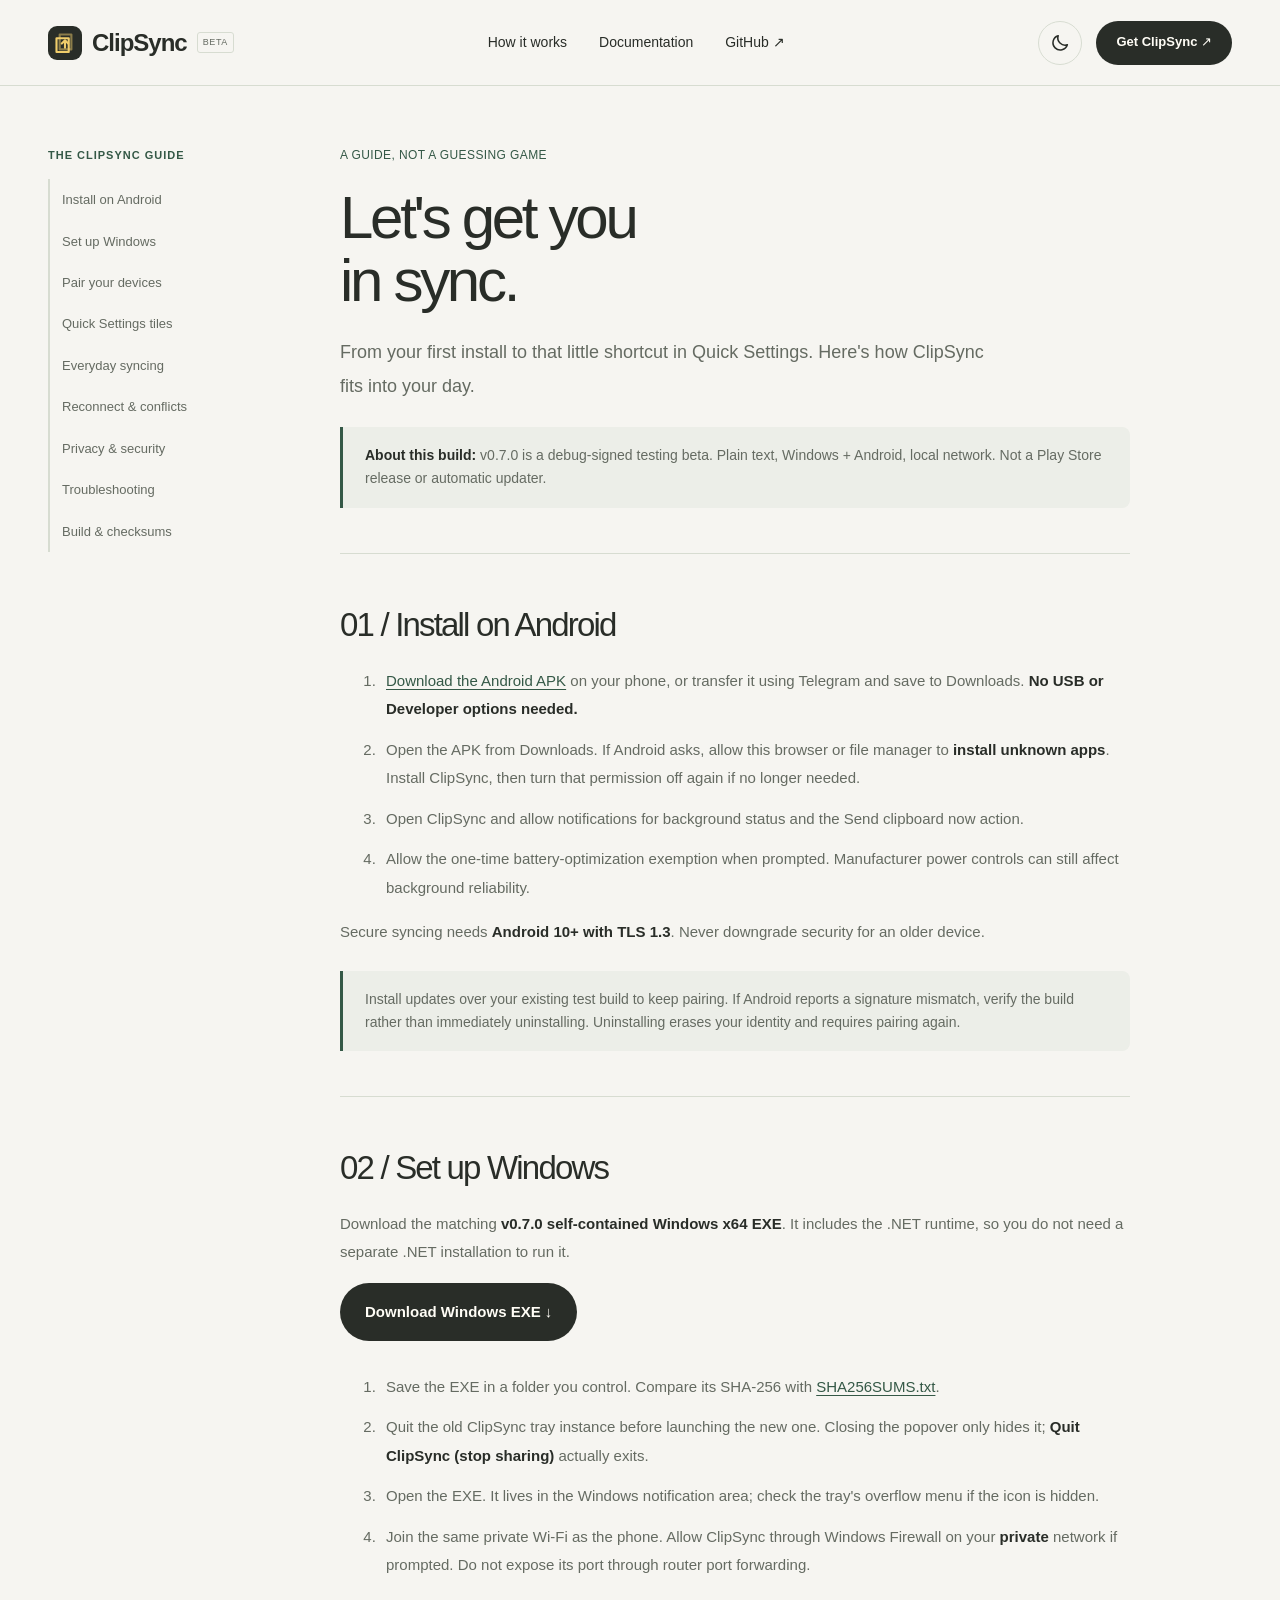
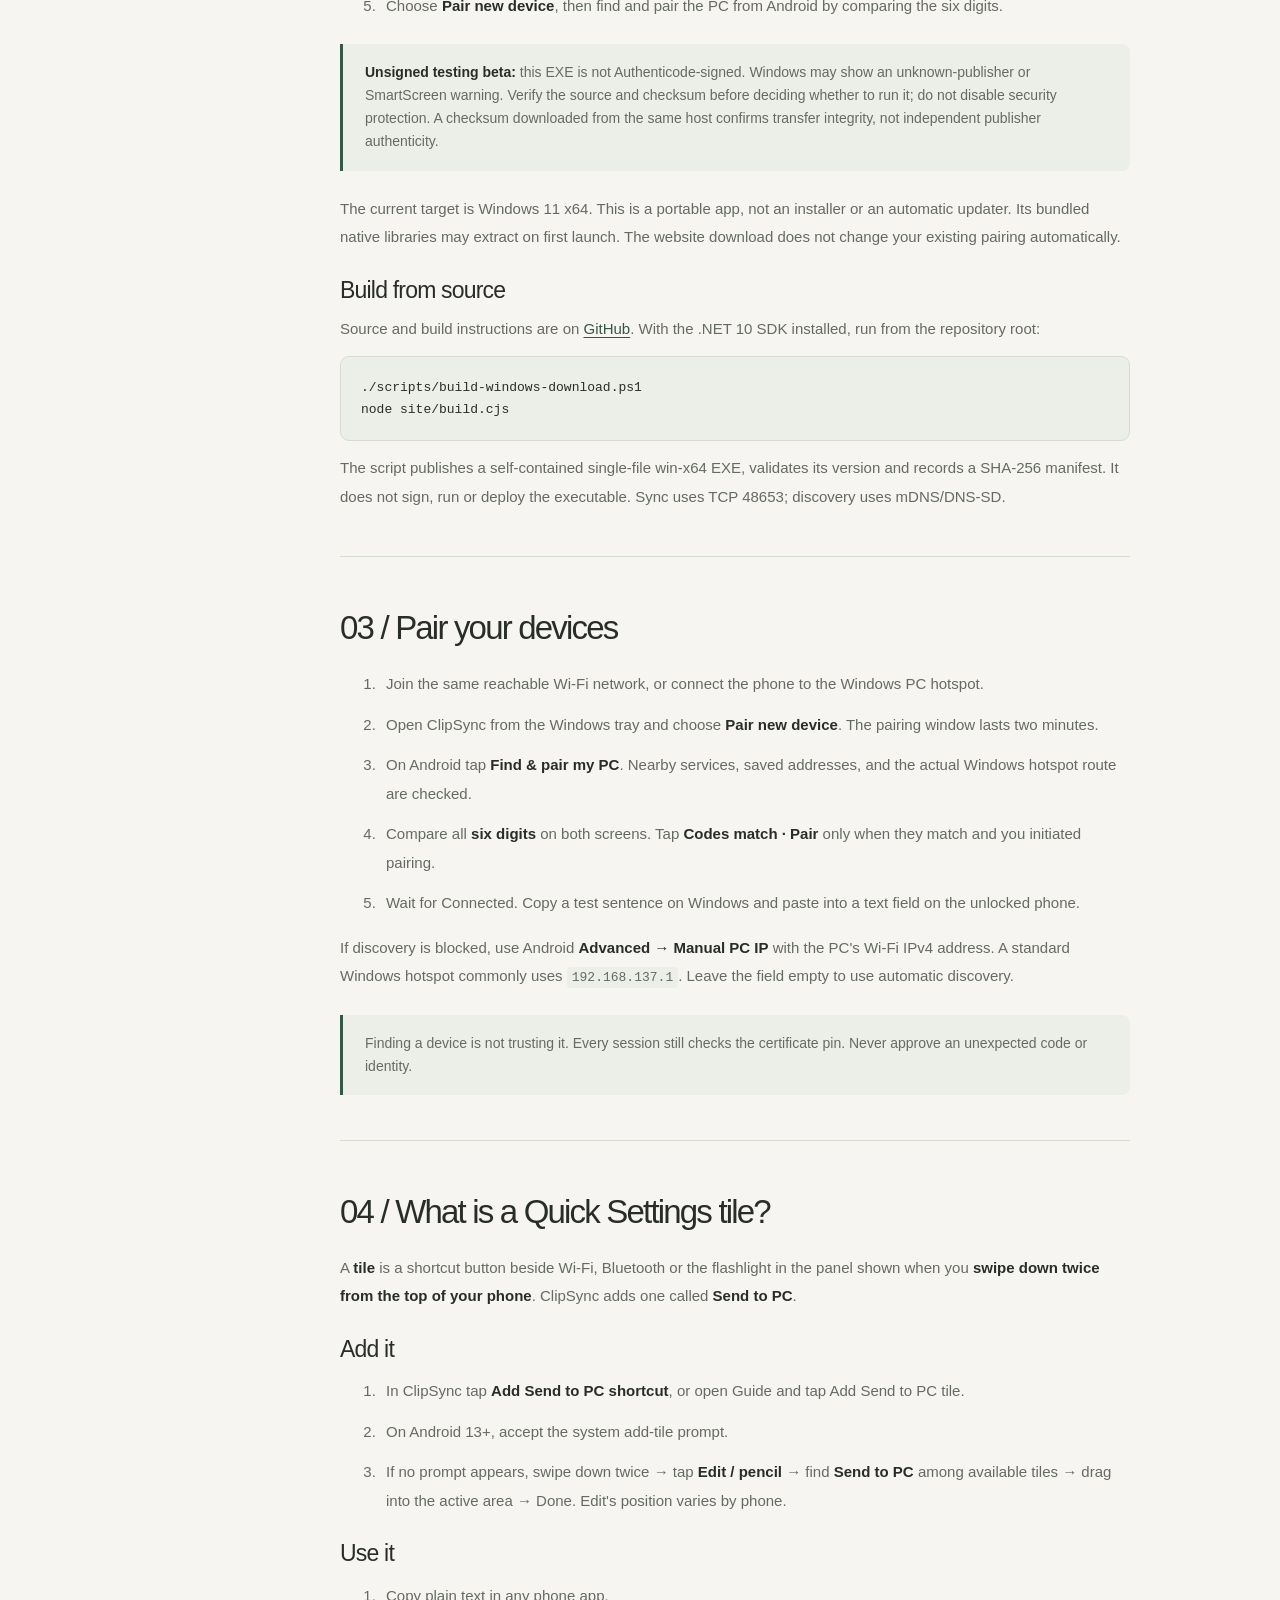
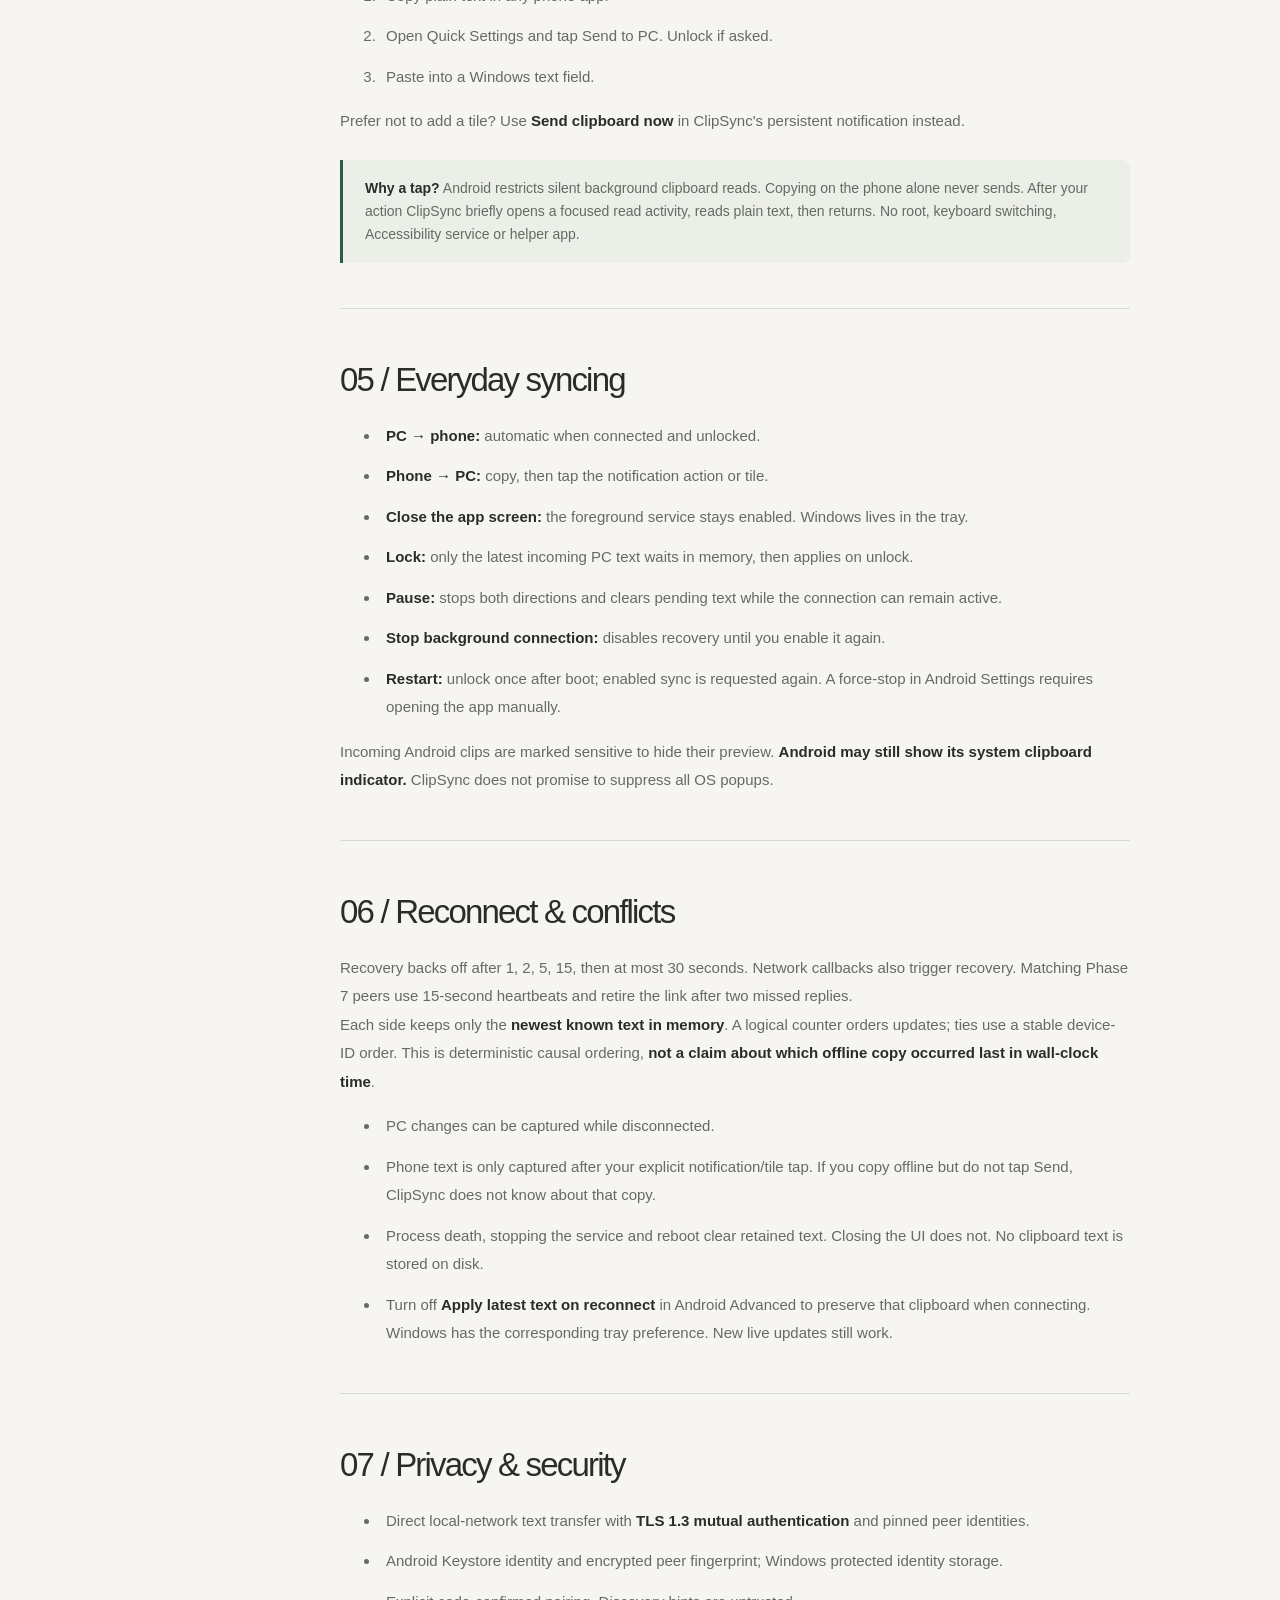
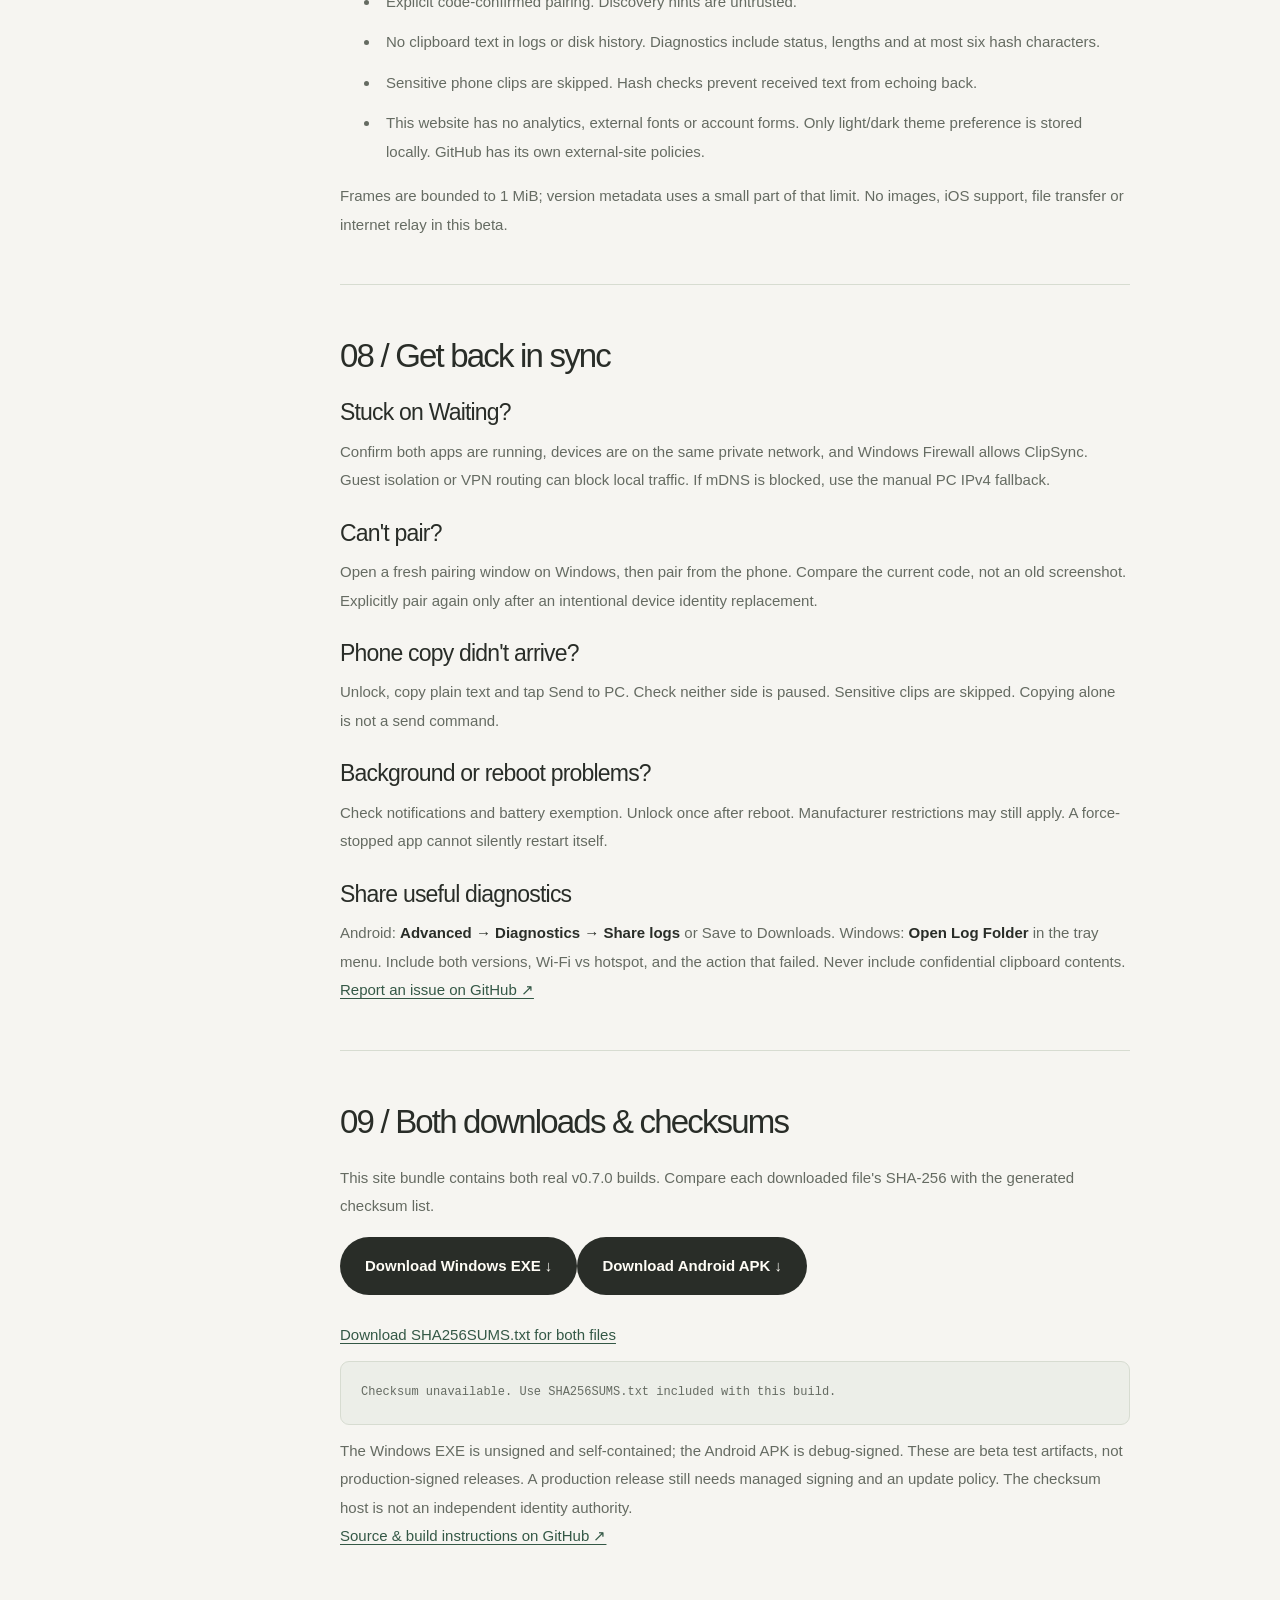
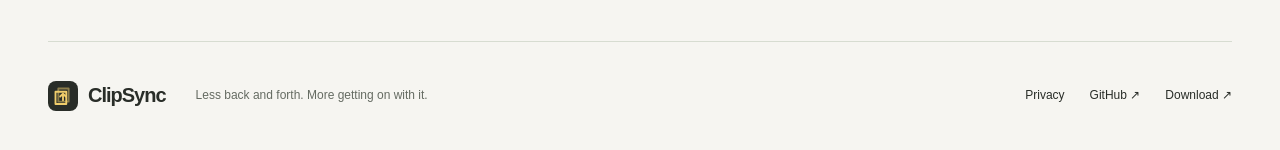
==== site/docs.html @ 4271d930 "Complete Phase 7 discovery and product site" ====
<!doctype html><html lang="en"><head><meta charset="utf-8"><meta name="viewport" content="width=device-width, initial-scale=1"><meta name="description" content="The complete ClipSync guide: installation, pairing, Quick Settings tiles, reconnect, privacy and troubleshooting."><meta name="color-scheme" content="light dark"><title>The ClipSync guide — Setup, shortcuts & support</title><link rel="icon" href="mark.svg" type="image/svg+xml"><link rel="stylesheet" href="style.css"><script src="app.js" defer></script></head><body><a class="skip" href="#main">Skip to content</a><header class="site-header"><div class="container nav"><a class="brand" href="index.html"><img src="mark.svg" width="34" height="34" alt="">ClipSync<span class="beta">BETA</span></a><nav aria-label="Main navigation"><a href="index.html#how-it-works">How it works</a><a href="docs.html" aria-current="page">Documentation</a><a href="https://github.com/Tanishktewetia/ClipSync" target="_blank" rel="noopener noreferrer">GitHub ↗</a></nav><div class="nav-actions"><button class="theme-toggle" aria-label="Switch to dark theme"><svg viewBox="0 0 24 24" aria-hidden="true"><path d="M20 14A8 8 0 0 1 10 4a8 8 0 1 0 10 10Z"/></svg></button><a class="button small" href="index.html#download">Get ClipSync ↗</a></div></div></header>
<main id="main" class="container docs-layout"><aside class="docs-sidebar" aria-label="Documentation sections"><strong>THE CLIPSYNC GUIDE</strong><a href="#install">Install on Android</a><a href="#windows">Set up Windows</a><a href="#setup">Pair your devices</a><a href="#tile">Quick Settings tiles</a><a href="#everyday">Everyday syncing</a><a href="#reconnect">Reconnect & conflicts</a><a href="#privacy">Privacy & security</a><a href="#troubleshooting">Troubleshooting</a><a href="#downloads">Build & checksums</a></aside>
<div class="docs-content"><span class="overline">A GUIDE, NOT A GUESSING GAME</span><h1>Let's get you<br>in sync.</h1><p class="lead">From your first install to that little shortcut in Quick Settings. Here's how ClipSync fits into your day.</p><div class="callout"><strong>About this build:</strong> v0.7.0 is a debug-signed testing beta. Plain text, Windows + Android, local network. Not a Play Store release or automatic updater.</div>
<section id="install"><h2>01 / Install on Android</h2><ol><li><a href="downloads/ClipSync-debug-0.7.0.apk" download>Download the Android APK</a> on your phone, or transfer it using Telegram and save to Downloads. <strong>No USB or Developer options needed.</strong></li><li>Open the APK from Downloads. If Android asks, allow this browser or file manager to <strong>install unknown apps</strong>. Install ClipSync, then turn that permission off again if no longer needed.</li><li>Open ClipSync and allow notifications for background status and the Send clipboard now action.</li><li>Allow the one-time battery-optimization exemption when prompted. Manufacturer power controls can still affect background reliability.</li></ol><p>Secure syncing needs <strong>Android 10+ with TLS 1.3</strong>. Never downgrade security for an older device.</p><div class="callout">Install updates over your existing test build to keep pairing. If Android reports a signature mismatch, verify the build rather than immediately uninstalling. Uninstalling erases your identity and requires pairing again.</div></section>
<section id="windows"><h2>02 / Set up Windows</h2><p>Download the matching <strong>v0.7.0 self-contained Windows x64 EXE</strong>. It includes the .NET runtime, so you do not need a separate .NET installation to run it.</p><a class="button windows-download" href="downloads/ClipSync-0.7.0-win-x64.exe" download>Download Windows EXE ↓</a><ol><li>Save the EXE in a folder you control. Compare its SHA-256 with <a href="downloads/SHA256SUMS.txt" download>SHA256SUMS.txt</a>.</li><li>Quit the old ClipSync tray instance before launching the new one. Closing the popover only hides it; <strong>Quit ClipSync (stop sharing)</strong> actually exits.</li><li>Open the EXE. It lives in the Windows notification area; check the tray's overflow menu if the icon is hidden.</li><li>Join the same private Wi-Fi as the phone. Allow ClipSync through Windows Firewall on your <strong>private</strong> network if prompted. Do not expose its port through router port forwarding.</li><li>Choose <strong>Pair new device</strong>, then find and pair the PC from Android by comparing the six digits.</li></ol><div class="callout"><strong>Unsigned testing beta:</strong> this EXE is not Authenticode-signed. Windows may show an unknown-publisher or SmartScreen warning. Verify the source and checksum before deciding whether to run it; do not disable security protection. A checksum downloaded from the same host confirms transfer integrity, not independent publisher authenticity.</div><p>The current target is Windows 11 x64. This is a portable app, not an installer or an automatic updater. Its bundled native libraries may extract on first launch. The website download does not change your existing pairing automatically.</p><h3>Build from source</h3><p>Source and build instructions are on <a href="https://github.com/Tanishktewetia/ClipSync" target="_blank" rel="noopener noreferrer">GitHub</a>. With the .NET 10 SDK installed, run from the repository root:</p><pre><code>./scripts/build-windows-download.ps1
node site/build.cjs</code></pre><p>The script publishes a self-contained single-file win-x64 EXE, validates its version and records a SHA-256 manifest. It does not sign, run or deploy the executable. Sync uses TCP 48653; discovery uses mDNS/DNS-SD.</p></section>
<section id="setup"><h2>03 / Pair your devices</h2><ol><li>Join the same reachable Wi-Fi network, or connect the phone to the Windows PC hotspot.</li><li>Open ClipSync from the Windows tray and choose <strong>Pair new device</strong>. The pairing window lasts two minutes.</li><li>On Android tap <strong>Find & pair my PC</strong>. Nearby services, saved addresses, and the actual Windows hotspot route are checked.</li><li>Compare all <strong>six digits</strong> on both screens. Tap <strong>Codes match · Pair</strong> only when they match and you initiated pairing.</li><li>Wait for Connected. Copy a test sentence on Windows and paste into a text field on the unlocked phone.</li></ol><p>If discovery is blocked, use Android <strong>Advanced → Manual PC IP</strong> with the PC's Wi-Fi IPv4 address. A standard Windows hotspot commonly uses <code>192.168.137.1</code>. Leave the field empty to use automatic discovery.</p><div class="callout">Finding a device is not trusting it. Every session still checks the certificate pin. Never approve an unexpected code or identity.</div></section>
<section id="tile"><h2>04 / What is a Quick Settings tile?</h2><p>A <strong>tile</strong> is a shortcut button beside Wi-Fi, Bluetooth or the flashlight in the panel shown when you <strong>swipe down twice from the top of your phone</strong>. ClipSync adds one called <strong>Send to PC</strong>.</p><h3>Add it</h3><ol><li>In ClipSync tap <strong>Add Send to PC shortcut</strong>, or open Guide and tap Add Send to PC tile.</li><li>On Android 13+, accept the system add-tile prompt.</li><li>If no prompt appears, swipe down twice → tap <strong>Edit / pencil</strong> → find <strong>Send to PC</strong> among available tiles → drag into the active area → Done. Edit's position varies by phone.</li></ol><h3>Use it</h3><ol><li>Copy plain text in any phone app.</li><li>Open Quick Settings and tap Send to PC. Unlock if asked.</li><li>Paste into a Windows text field.</li></ol><p>Prefer not to add a tile? Use <strong>Send clipboard now</strong> in ClipSync's persistent notification instead.</p><div class="callout"><strong>Why a tap?</strong> Android restricts silent background clipboard reads. Copying on the phone alone never sends. After your action ClipSync briefly opens a focused read activity, reads plain text, then returns. No root, keyboard switching, Accessibility service or helper app.</div></section>
<section id="everyday"><h2>05 / Everyday syncing</h2><ul><li><strong>PC → phone:</strong> automatic when connected and unlocked.</li><li><strong>Phone → PC:</strong> copy, then tap the notification action or tile.</li><li><strong>Close the app screen:</strong> the foreground service stays enabled. Windows lives in the tray.</li><li><strong>Lock:</strong> only the latest incoming PC text waits in memory, then applies on unlock.</li><li><strong>Pause:</strong> stops both directions and clears pending text while the connection can remain active.</li><li><strong>Stop background connection:</strong> disables recovery until you enable it again.</li><li><strong>Restart:</strong> unlock once after boot; enabled sync is requested again. A force-stop in Android Settings requires opening the app manually.</li></ul><p>Incoming Android clips are marked sensitive to hide their preview. <strong>Android may still show its system clipboard indicator.</strong> ClipSync does not promise to suppress all OS popups.</p></section>
<section id="reconnect"><h2>06 / Reconnect & conflicts</h2><p>Recovery backs off after 1, 2, 5, 15, then at most 30 seconds. Network callbacks also trigger recovery. Matching Phase 7 peers use 15-second heartbeats and retire the link after two missed replies.</p><p>Each side keeps only the <strong>newest known text in memory</strong>. A logical counter orders updates; ties use a stable device-ID order. This is deterministic causal ordering, <strong>not a claim about which offline copy occurred last in wall-clock time</strong>.</p><ul><li>PC changes can be captured while disconnected.</li><li>Phone text is only captured after your explicit notification/tile tap. If you copy offline but do not tap Send, ClipSync does not know about that copy.</li><li>Process death, stopping the service and reboot clear retained text. Closing the UI does not. No clipboard text is stored on disk.</li><li>Turn off <strong>Apply latest text on reconnect</strong> in Android Advanced to preserve that clipboard when connecting. Windows has the corresponding tray preference. New live updates still work.</li></ul></section>
<section id="privacy"><h2>07 / Privacy & security</h2><ul><li>Direct local-network text transfer with <strong>TLS 1.3 mutual authentication</strong> and pinned peer identities.</li><li>Android Keystore identity and encrypted peer fingerprint; Windows protected identity storage.</li><li>Explicit code-confirmed pairing. Discovery hints are untrusted.</li><li>No clipboard text in logs or disk history. Diagnostics include status, lengths and at most six hash characters.</li><li>Sensitive phone clips are skipped. Hash checks prevent received text from echoing back.</li><li>This website has no analytics, external fonts or account forms. Only light/dark theme preference is stored locally. GitHub has its own external-site policies.</li></ul><p>Frames are bounded to 1 MiB; version metadata uses a small part of that limit. No images, iOS support, file transfer or internet relay in this beta.</p></section>
<section id="troubleshooting"><h2>08 / Get back in sync</h2><h3>Stuck on Waiting?</h3><p>Confirm both apps are running, devices are on the same private network, and Windows Firewall allows ClipSync. Guest isolation or VPN routing can block local traffic. If mDNS is blocked, use the manual PC IPv4 fallback.</p><h3>Can't pair?</h3><p>Open a fresh pairing window on Windows, then pair from the phone. Compare the current code, not an old screenshot. Explicitly pair again only after an intentional device identity replacement.</p><h3>Phone copy didn't arrive?</h3><p>Unlock, copy plain text and tap Send to PC. Check neither side is paused. Sensitive clips are skipped. Copying alone is not a send command.</p><h3>Background or reboot problems?</h3><p>Check notifications and battery exemption. Unlock once after reboot. Manufacturer restrictions may still apply. A force-stopped app cannot silently restart itself.</p><h3>Share useful diagnostics</h3><p>Android: <strong>Advanced → Diagnostics → Share logs</strong> or Save to Downloads. Windows: <strong>Open Log Folder</strong> in the tray menu. Include both versions, Wi-Fi vs hotspot, and the action that failed. Never include confidential clipboard contents.</p><p><a href="https://github.com/Tanishktewetia/ClipSync/issues" target="_blank" rel="noopener noreferrer">Report an issue on GitHub ↗</a></p></section>
<section id="downloads"><h2>09 / Both downloads &amp; checksums</h2><p>This site bundle contains both real v0.7.0 builds. Compare each downloaded file's SHA-256 with the generated checksum list.</p><a class="button windows-download" href="downloads/ClipSync-0.7.0-win-x64.exe" download>Download Windows EXE ↓</a><a class="button apk-download" href="downloads/ClipSync-debug-0.7.0.apk" download>Download Android APK ↓</a><p class="download-status" role="status"></p><p><a href="downloads/SHA256SUMS.txt" download>Download SHA256SUMS.txt for both files</a></p><pre class="checksum" data-checksum>Loading this build's checksums…</pre><p>The Windows EXE is unsigned and self-contained; the Android APK is debug-signed. These are beta test artifacts, not production-signed releases. A production release still needs managed signing and an update policy. The checksum host is not an independent identity authority.</p><p><a href="https://github.com/Tanishktewetia/ClipSync" target="_blank" rel="noopener noreferrer">Source &amp; build instructions on GitHub ↗</a></p></section></div></main><footer class="container footer"><a class="brand" href="index.html"><img src="mark.svg" width="30" height="30" alt="">ClipSync</a><span>Less back and forth. More getting on with it.</span><div><a href="#privacy">Privacy</a><a href="https://github.com/Tanishktewetia/ClipSync" target="_blank" rel="noopener noreferrer">GitHub ↗</a><a href="index.html#download">Download ↗</a></div></footer></body></html>
---- site/style.css ----
/* ClipSync web: graphite, oyster, soft gold. Device transfer is the visual signature. */
:root{--bg:#f6f5f1;--surface:#fffefa;--soft:#eceee8;--ink:#292d28;--muted:#656b62;--line:#d7dcd1;--brand:#345846;--brand-hover:#254033;--teal:#345846;--gold:#edcd79;--header:rgba(246,245,241,.96);--stage:#e6e9df;--stage-ink:#303b2e;--cta:#292d28;--cta-text:#fffdf6;--ease:cubic-bezier(.22,1,.36,1);font-family:"Segoe UI Variable Text","Segoe UI",Arial,sans-serif;color-scheme:light;font-synthesis:none}
:root[data-theme=dark]{--bg:#1a1d19;--surface:#242923;--soft:#22271f;--ink:#f2f1e8;--muted:#afb7a7;--line:#424a3c;--brand:#e6ca83;--brand-hover:#f1dca8;--teal:#b7caa3;--header:rgba(26,29,25,.96);--stage:#dfe5d6;--stage-ink:#303b2e;--cta:#e9cf8d;--cta-text:#282d24;color-scheme:dark}
*{box-sizing:border-box}html{scroll-behavior:smooth;scroll-padding-top:100px}body{margin:0;background:var(--bg);color:var(--ink);line-height:1.65;-webkit-font-smoothing:antialiased}a{color:inherit;text-decoration:none}button{font:inherit}a,button,summary{touch-action:manipulation;-webkit-tap-highlight-color:transparent}a:focus-visible,button:focus-visible,summary:focus-visible{outline:3px solid var(--brand);outline-offset:5px}img{display:block;max-width:100%}svg{width:22px;height:22px;fill:none;stroke:currentColor;stroke-width:1.7;stroke-linecap:round;stroke-linejoin:round;flex-shrink:0}h1,h2,h3,p{margin:0}h1,h2,h3{font-weight:450;line-height:1.06;letter-spacing:-.055em}h1{font-size:clamp(54px,6.8vw,104px)}h2{font-size:clamp(38px,4.5vw,64px)}h3{font-size:30px;letter-spacing:-.035em}p{color:var(--muted)}.container{width:min(1256px,calc(100% - 96px));margin-inline:auto}.skip{position:fixed;left:20px;top:-90px;background:var(--ink);color:var(--bg);padding:12px 20px;z-index:100}.skip:focus{top:10px}.site-header{height:86px;border-bottom:1px solid var(--line);background:var(--header);position:sticky;top:0;z-index:20;backdrop-filter:blur(16px)}.nav{height:100%;display:flex;align-items:center;justify-content:space-between;gap:24px}.brand{display:flex;align-items:center;gap:10px;font-size:24px;letter-spacing:-1px;font-weight:650;white-space:nowrap}.beta{font-size:9px;letter-spacing:.6px;font-weight:500;border:1px solid var(--line);border-radius:3px;padding:2px 5px;color:var(--muted)}.nav nav{display:flex;gap:32px;font-size:14px}.nav nav a{display:flex;align-items:center;min-height:44px}.nav nav a:hover,.text-link:hover{color:var(--brand)}.nav-actions{display:flex;align-items:center;gap:14px}.theme-toggle{border:1px solid var(--line);background:transparent;color:var(--ink);width:44px;height:44px;display:grid;place-items:center;border-radius:50%;cursor:pointer}.button{display:inline-flex;align-items:center;justify-content:center;gap:22px;background:var(--cta);color:var(--cta-text);border:1px solid transparent;border-radius:100px;padding:11px 12px 11px 25px;min-height:58px;font-size:15px;font-weight:600;line-height:1.3;transition:box-shadow .2s,background .2s;position:relative}.button:hover{box-shadow:0 0 0 5px color-mix(in srgb,var(--ink) 8%,transparent)}.button-icon{width:36px;height:36px;display:grid;place-items:center;border-radius:50%;background:var(--gold);color:#292d28;font-size:21px;font-weight:400;transition:transform .3s var(--ease)}.button:hover .button-icon{transform:rotate(-35deg)}.button.small{min-height:44px;padding:11px 19px;font-size:13px;gap:16px}.button.secondary{background:transparent;border-color:var(--line);color:var(--ink);padding:15px 24px}.button.light{background:var(--gold);color:#292d28;padding:18px 25px}.text-link{font-size:14px;display:inline-flex;align-items:center;gap:18px;min-height:44px;font-weight:550;text-decoration:underline;text-decoration-color:var(--line);text-underline-offset:6px;text-decoration-thickness:1px}.text-link:hover{text-decoration-color:currentColor}.hero{display:block;padding-top:54px;padding-bottom:34px}.hero-copy{text-align:center;max-width:1120px;margin:auto}.release{display:inline-flex;align-items:center;gap:10px;color:var(--muted);font-size:12px;min-height:44px;margin-bottom:22px}.release-version{border:1px solid var(--line);border-radius:20px;padding:3px 9px;font-size:10px}.dot{display:inline-block;width:7px;height:7px;background:#558254;border-radius:50%;flex-shrink:0}[data-theme=dark] .release .dot{background:#b4c89c}.hero-description{font-size:17px;line-height:1.7;margin:24px auto 0;max-width:620px}.hero-actions{display:flex;align-items:center;justify-content:center;gap:30px;margin-top:26px}.hero-facts{display:flex;align-items:center;justify-content:center;gap:16px;font-size:11px;margin-top:19px}.hero-facts span{width:3px;height:3px;border-radius:50%;background:var(--muted)}.hero-scroll{display:flex;justify-content:space-between;font-size:11px;color:var(--muted);align-items:center;padding-top:18px}.hero-scroll a{display:flex;align-items:center;gap:24px;min-height:44px}.hero-scroll a span{font-size:20px}.flow-demo{background:var(--stage);color:var(--stage-ink);border-radius:24px;margin-top:45px;position:relative;overflow:hidden;border:1px solid #ced6c6;isolation:isolate}.flow-top,.flow-bottom{display:flex;align-items:center;justify-content:space-between;gap:20px;position:relative;z-index:5;padding:20px 30px}.flow-label{font-size:16px;letter-spacing:-.5px}.motion-tools{display:flex;align-items:center;gap:15px}.demo-badge{font-size:10px;color:#5b6855}.motion-toggle{border:1px solid #aebaa2;border-radius:30px;color:#35442e;padding:8px 13px;background:transparent;cursor:pointer;min-height:44px;font-size:11px}.motion-toggle:hover{background:#ffffff70}.flow-canvas{height:340px;position:relative;max-width:1080px;margin:auto}.flow-track{position:absolute;inset:0;width:100%;height:100%;stroke-width:1.5;overflow:visible}.track-base{stroke:#9bab8c;stroke-dasharray:3 7}.track-signal{stroke:#607444;stroke-width:2;stroke-dasharray:1;stroke-dashoffset:0}.flow-device{position:absolute;z-index:2;box-shadow:0 18px 40px -25px #25331c65}.source-device{width:340px;left:4%;top:30px;background:#fffefa;border:1px solid #bfc8b6;border-radius:12px;transform:rotate(-4deg)}.source-chrome{display:flex;align-items:center;justify-content:space-between;padding:15px 18px;border-bottom:1px solid #e5e8df;font-size:12px;color:#79826f}.mini-brand{display:flex;align-items:center;gap:8px;font-size:11px;font-weight:600;color:#38452e}.source-note{padding:24px}.note-caption{font-size:10px;color:#637055}.source-note p{font-size:23px;letter-spacing:-.7px;color:#333e2a;margin:13px 0 18px;line-height:1.5}.selected-text{background:#e7ebc6;box-decoration-break:clone;padding:3px}.note-line{display:block;background:#e3e7dc;width:78%;height:5px;border-radius:3px;margin:9px 0}.note-line.short{width:48%}.copy-row{display:flex;align-items:center;gap:5px;margin-top:25px}.keycap{border:1px solid #d8ddcd;background:#f5f6f0;border-radius:4px;color:#727f61;font-size:10px;padding:2px 6px;box-shadow:0 2px 0 #d8ddcd}.demo-play{border:0;background:#2e3a27;color:#f6f8ef;border-radius:20px;min-height:44px;padding:10px 15px;font-size:11px;margin-left:auto;cursor:pointer;display:flex;align-items:center;gap:20px}.demo-play:hover{background:#435039}.destination-device{width:199px;height:313px;right:8%;top:0;background:#fffefa;border:5px solid #333d2c;outline:1px solid #78856c;border-radius:29px;transform:rotate(6deg);padding:12px 14px}.phone-speaker{position:absolute;top:6px;left:calc(50% - 22px);width:44px;height:6px;border-radius:6px;background:#2d3825}.destination-header{display:flex;justify-content:space-between;font-size:7px;color:#69755c;padding:0 5px;margin-bottom:23px}.destination-title{display:flex;align-items:center;gap:7px;font-size:12px;font-weight:650;color:#35402e}.destination-title .dot{margin-left:auto;width:5px;height:5px}.destination-greeting{font-size:22px;line-height:1.1;letter-spacing:-.7px;color:#35402e;margin-top:18px}.received-note{border:1px solid #c6d2b8;background:#e6eddd;padding:12px 11px;margin-top:17px;border-radius:10px;position:relative}.received-label{font-size:8px;color:#596c4b}.received-note p{font-size:11px;color:#384e2b;margin-top:7px}.arrival-tick{position:absolute;right:10px;top:10px;font-size:12px;color:#52733f}.phone-footnote{font-size:8px;line-height:1.8;color:#57684a;margin:14px 3px}.phone-footnote span{font-size:7px;color:#667456}.phone-homebar{position:absolute;bottom:7px;left:calc(50% - 22px);width:44px;height:3px;background:#35402e;border-radius:3px}.in-transit{position:absolute;z-index:4;left:48%;top:50px;width:106px;height:127px;background:#efcf74;box-shadow:0 9px 15px -8px #65552960;border-radius:3px 14px 3px 3px;transform:rotate(9deg);padding:39px 14px 12px;color:#514321;pointer-events:none}.paper-clip{position:absolute;top:-11px;left:18px;height:34px;width:10px;border:2px solid #777549;border-radius:5px;transform:rotate(10deg)}.paper-lines{display:block;height:3px;width:100%;background:#b5995266;margin:7px 0}.paper-lines:nth-of-type(3){width:67%}.in-transit b{font-size:8px;font-weight:500;display:block;margin-top:10px;white-space:nowrap}.route-note{position:absolute;top:215px;left:48%;display:flex;align-items:center;gap:10px;color:#647252;font-size:10px;line-height:1.5}.route-note svg{height:18px;width:18px}.flow-bottom{border-top:1px solid #cbd4c1;font-size:11px;padding-block:16px}.demo-message{color:#506044;min-height:18px}.demo-timeline{display:flex;align-items:center;gap:14px;font-size:10px;color:#66765a}.demo-timeline i{width:27px;height:1px;background:#a9b79a}.demo-timeline .timeline-active{color:#263c19;font-weight:650}.principles{display:flex;justify-content:space-between;gap:24px;align-items:center;padding-block:26px;border-block:1px solid var(--line)}.principles>span{font-size:10px;color:var(--muted);line-height:1.5}.principles strong{font-weight:600;color:var(--ink)}.principles div{display:flex;align-items:center;gap:10px;font-size:12px;color:var(--muted)}.principles svg{color:var(--teal);width:21px}.section{padding-block:112px}.section-kicker{font-size:13px;margin-bottom:20px;color:var(--teal)}.section-heading{display:flex;justify-content:space-between;align-items:flex-end;gap:40px;margin-bottom:54px}.section-heading>p{font-size:14px;line-height:1.8}.scroll-story{display:grid;grid-template-columns:1.05fr 1fr;gap:100px;position:relative}.story-heading{position:sticky;top:128px;align-self:start}.story-heading>p:not(.section-kicker){font-size:15px;margin-top:23px;line-height:1.8}.story-heading>.text-link{margin-top:16px}.story-object{background:var(--soft);border-radius:18px;padding:35px 30px;margin-top:28px;max-width:400px;border:1px solid var(--line)}.story-orbit{display:flex;justify-content:center;align-items:center;margin-bottom:25px}.story-host,.story-phone{display:grid;place-items:center;border:1.5px solid var(--muted);font-size:13px;color:var(--ink);background:var(--surface);width:80px;height:48px;border-radius:7px}.story-phone{width:32px;height:53px}.story-wire{width:90px;height:1px;background:var(--line);position:relative}.story-wire span{position:absolute;inset:-2px 0;background:var(--teal);border-radius:4px;transform:scaleX(.15);transform-origin:left}.story-code{display:flex;gap:6px;justify-content:center}.story-code span{font-size:18px;font-variant-numeric:tabular-nums;background:var(--surface);border:1px solid var(--line);padding:5px 10px;border-radius:4px;color:var(--muted);transition:color .35s,background .35s}.story-caption{text-align:center;margin-top:17px;font-size:11px;color:var(--muted)}.scroll-story[data-active-step="1"] .story-code span{background:var(--gold);color:#3e4129;border-color:#c2b987}.scroll-story[data-active-step="2"] .story-phone{background:var(--gold);color:#3e4129;border-color:#c2b987}.story-steps{position:relative}.story-steps:before{content:"";position:absolute;left:0;top:0;bottom:0;background:var(--line);width:1px}.story-steps article{position:relative;min-height:355px;padding:33px 0 65px 55px;display:flex;flex-direction:column;justify-content:center}.story-steps article:before{content:"";position:absolute;width:9px;height:9px;left:-4px;top:43px;background:var(--bg);border:1px solid var(--muted);border-radius:50%;transition:background .3s,box-shadow .3s}.story-steps article.is-current:before{background:var(--teal);box-shadow:0 0 0 6px var(--soft)}.step-number{font-size:12px;color:var(--muted);margin-bottom:28px;font-variant-numeric:tabular-nums}.story-steps h3{font-size:38px;line-height:1.13;margin-bottom:22px}.story-steps p{font-size:15px;line-height:1.9;max-width:400px}.story-steps .text-link{margin-top:16px;align-self:start}.features-section{background:var(--soft)}.feature-grid{display:grid;grid-template-columns:1fr 1fr;column-gap:75px;row-gap:55px}.feature{padding:30px 0 0;border-top:1px solid var(--line);position:relative;min-width:0}.feature-tag{font-size:11px;color:var(--muted);display:block;margin-bottom:24px;text-transform:lowercase}.feature-tag:first-letter{text-transform:uppercase}.feature h3{font-size:34px;margin-bottom:20px;line-height:1.15}.feature p{font-size:14px;line-height:1.85;max-width:460px}.feature .text-link{margin-top:20px}.discovery-visual{height:110px;display:flex;align-items:center;gap:27px;margin-top:26px}.radar{position:relative;width:89px;height:89px;border:1px solid var(--line);border-radius:50%}.radar i,.radar b,.radar em{position:absolute;inset:14px;border:1px solid var(--line);border-radius:50%}.radar b{inset:29px}.radar em{inset:39px;background:var(--teal);border:0}.found-pc{font-size:12px}.found-pc .dot{margin-right:7px}.found-pc small{display:block;margin:6px 0 0 14px;font-size:10px;color:var(--muted)}.lock-art{position:absolute;right:10px;top:26px;color:var(--teal)}.lock-art svg{width:30px;height:30px}.control-preview{display:none}.doc-cards{display:grid;grid-template-columns:repeat(3,1fr);gap:30px}.doc-cards>a{border-top:1px solid var(--line);padding:24px 0;transition:border-color .2s}.doc-cards>a:hover{border-color:var(--brand)}.doc-cards span{font-size:12px;color:var(--muted)}.doc-cards h3{font-size:26px;margin:23px 0 15px;letter-spacing:-.8px}.doc-cards p{font-size:13px}.download-section{border-radius:25px;background:#dfe6d4;color:#2e3926;padding:64px 70px;display:flex;justify-content:space-between;align-items:center;gap:40px;position:relative;overflow:hidden}.download-section .section-kicker{color:#596a4a}.download-section h2{font-size:64px}.download-section p{color:#58684a;font-size:15px;margin-top:22px;line-height:1.8}.download-actions{display:flex;align-items:center;gap:27px;margin-top:29px;flex-wrap:wrap}.download-actions .button{background:#303c27;color:#f5f7ee}.download-actions .text-link{color:#35442c;text-decoration-color:#acb8a2}.download-fine{font-size:11px!important;max-width:600px}.download-fine a{text-decoration:underline;text-underline-offset:3px}.download-mark{width:190px;text-align:center;flex-shrink:0;margin-right:15px}.download-mark img{width:138px;height:138px;transform:rotate(-11deg);margin:auto}.download-mark span{display:block;font-size:11px;letter-spacing:1px;line-height:1.8;margin-top:32px;color:#657756}.download-status{font-size:12px;margin-top:10px;display:block;color:#354d27}.faq{display:grid;grid-template-columns:1fr 1.4fr;gap:70px}.faq h2{font-size:49px}.faq .text-link{margin-top:26px}.faq-list details{border-bottom:1px solid var(--line)}.faq-list summary{list-style:none;cursor:pointer;font-size:16px;font-weight:500;line-height:1.5;padding:23px 30px 23px 0;position:relative}.faq-list summary::-webkit-details-marker{display:none}.faq-list summary:after{content:"+";position:absolute;right:0;top:17px;font-size:23px;font-weight:300;color:var(--muted)}.faq-list details[open] summary:after{content:"−"}.faq-list p{font-size:14px;line-height:1.9;padding-bottom:24px}.footer{border-top:1px solid var(--line);padding-block:32px;display:flex;align-items:center;gap:30px}.footer .brand{font-size:20px}.footer>span{flex:1;font-size:12px;color:var(--muted)}.footer>div{display:flex;gap:25px;font-size:12px}.footer a:not(.brand){display:inline-flex;align-items:center;min-height:44px}.footer a:hover{color:var(--brand)}[hidden]{display:none!important}
/* Guide uses the same palette and controls, with long-form typography. */
.overline{font-size:12px;color:var(--teal);display:block;margin-bottom:20px;letter-spacing:.4px}.docs-layout{display:grid;grid-template-columns:220px 1fr;gap:72px;padding-block:60px 90px}.docs-sidebar{position:sticky;top:125px;align-self:start}.docs-sidebar strong{font-size:11px;letter-spacing:1px;color:var(--teal);display:block;margin-bottom:15px}.docs-sidebar a{display:block;padding:10px 12px;border-left:2px solid var(--line);font-size:13px;color:var(--muted)}.docs-sidebar a:hover{border-color:var(--brand);color:var(--brand);background:var(--soft)}.docs-content{max-width:790px;min-width:0}.docs-content h1{font-size:60px;margin-bottom:22px}.docs-content>.lead{font-size:18px;max-width:670px}.docs-content section{padding-top:54px;border-top:1px solid var(--line);margin-top:45px;scroll-margin-top:110px}.docs-content h2{font-size:33px;margin-bottom:24px}.docs-content h3{font-size:23px;margin:26px 0 13px}.docs-content p,.docs-content li{font-size:15px;line-height:1.9;color:var(--muted)}.docs-content li{padding-left:6px;margin-block:12px}.docs-content strong{color:var(--ink)}.docs-content a:not(.button){color:var(--brand);text-decoration:underline;text-underline-offset:3px}.callout{background:var(--soft);border-left:3px solid var(--teal);padding:17px 22px;border-radius:0 8px 8px 0;margin:24px 0;font-size:14px;color:var(--muted)}.docs-content code{font:13px Consolas,monospace;overflow-wrap:anywhere;background:var(--soft);padding:3px 5px;border-radius:4px}.docs-content pre{background:var(--soft);border:1px solid var(--line);border-radius:9px;padding:20px;overflow:auto}.docs-content pre code{padding:0;white-space:pre}.docs-content .button{margin-block:16px;padding:17px 24px}.checksum{font:12px/1.8 Consolas,monospace;color:var(--muted);overflow-wrap:anywhere}
@media(max-width:1100px){.container{width:calc(100% - 64px)}h1{font-size:76px}.source-device{width:300px;left:3%;top:38px}.destination-device{right:4%;width:180px;height:306px}.source-note{padding:21px}.source-note p{font-size:21px}.in-transit{left:48%;width:94px;height:117px;top:42px;padding:32px 11px 10px}.in-transit b{font-size:7px}.route-note{left:47%;font-size:9px}.scroll-story{gap:65px}.story-steps article{padding-left:40px}.story-steps h3{font-size:34px}.story-heading h2{font-size:49px}.story-object{padding:27px}.feature-grid{column-gap:45px}.download-section{padding:50px}.download-section h2{font-size:52px}.nav nav{gap:22px}}
@media(max-width:800px){.container{width:calc(100% - 40px)}.site-header{height:76px}.nav{gap:12px}.nav nav{display:none}.brand{font-size:22px}.brand img{width:30px;height:30px}.nav-actions{gap:10px}.hero{padding-top:37px}.hero h1{font-size:65px}.hero-description{font-size:16px}.hero-actions{gap:25px}.hero-copy{max-width:none}.flow-demo{margin-top:35px;border-radius:19px}.flow-canvas{height:303px}.flow-top,.flow-bottom{padding:17px 20px}.flow-top{gap:10px}.flow-label{font-size:14px}.demo-badge{display:none}.source-device{width:260px;left:3%;top:40px}.source-note{padding:17px}.source-note p{font-size:18px}.source-chrome{padding:12px}.source-chrome .mini-brand{font-size:9px}.copy-row{margin-top:17px}.destination-device{width:166px;height:282px;right:4%;top:0;padding:11px}.destination-greeting{font-size:20px;margin-top:14px}.destination-header{margin-bottom:19px}.received-note{padding:10px 8px}.received-note p{font-size:10px}.phone-footnote{font-size:7px}.in-transit{width:80px;height:101px;left:48%;top:43px;padding:28px 10px 8px}.in-transit b{font-size:6px;margin-top:7px}.paper-lines{margin:5px 0}.route-note{left:47%;top:217px;font-size:8px;gap:7px}.route-note svg{width:14px;height:14px}.flow-bottom{font-size:9px;gap:10px}.demo-timeline{gap:9px;font-size:9px}.demo-timeline i{width:17px}.principles{display:grid;grid-template-columns:1fr 1fr;gap:20px}.principles div{font-size:11px}.section{padding-block:75px}.section-heading{gap:26px;margin-bottom:35px}.section-heading h2{font-size:44px}.section-heading>p{font-size:13px}.scroll-story{gap:40px}.story-heading{top:100px}.story-heading h2{font-size:40px}.story-heading>p:not(.section-kicker){font-size:13px}.story-steps article{min-height:350px;padding-left:27px}.story-steps h3{font-size:29px}.story-steps p{font-size:14px}.story-object{padding:23px 18px}.story-host{width:60px}.story-wire{width:45px}.story-code{gap:4px}.story-code span{font-size:15px;padding:4px 7px}.feature h3{font-size:29px}.feature-grid{column-gap:30px}.discovery-visual{gap:17px}.radar{width:69px;height:69px}.radar i{inset:11px}.radar b{inset:23px}.radar em{inset:30px}.found-pc{font-size:10px}.found-pc small{font-size:9px}.doc-cards{gap:20px}.doc-cards h3{font-size:22px}.download-section{padding:36px;gap:20px}.download-section h2{font-size:43px}.download-mark{width:105px;margin:0}.download-mark img{width:100px;height:100px}.download-mark span{font-size:8px}.faq{grid-template-columns:1fr;gap:28px}.faq h2{font-size:42px}.footer{flex-wrap:wrap;gap:15px}.footer>span{flex-basis:60%;font-size:11px}.footer>div{flex-basis:100%}.docs-layout{grid-template-columns:1fr;gap:30px;padding-top:30px}.docs-sidebar{position:static;display:flex;flex-wrap:wrap;gap:4px;border-bottom:1px solid var(--line);padding-bottom:20px}.docs-sidebar strong{width:100%;margin-bottom:5px}.docs-sidebar a{border-left:0;border:1px solid var(--line);border-radius:6px;padding:8px 10px;min-height:44px}.docs-content h1{font-size:49px}}
@media(max-width:600px){.container{width:calc(100% - 36px)}.beta{display:none}.nav-actions{gap:8px}.button.small{font-size:11px;gap:9px;padding:11px 15px}.hero h1{font-size:clamp(40px,8.9vw,53px);letter-spacing:-.055em;line-height:1.08}.release{font-size:10px;gap:7px;margin-bottom:18px}.release-version{font-size:9px;padding:2px 6px}.hero-description{font-size:14px;margin-top:20px;line-height:1.8}.hero-actions{flex-direction:column;gap:8px;margin-top:25px}.hero-actions .button{font-size:14px;gap:20px;width:auto;padding-left:23px}.hero-facts{font-size:10px;gap:12px;margin-top:11px}.hero-scroll{font-size:9px;padding-top:9px;gap:15px}.hero-scroll>span{max-width:150px}.hero-scroll a{gap:12px;white-space:nowrap}.flow-demo{margin-top:30px}.flow-top{padding:14px}.flow-label{font-size:12px}.motion-toggle{font-size:10px;min-height:44px;padding:7px 11px}.flow-canvas{height:312px}.source-device{width:207px;top:23px;left:16px;transform:rotate(-5deg)}.source-chrome{padding:11px}.source-chrome .mini-brand{font-size:8px;gap:6px}.source-chrome .mini-brand img{width:16px;height:16px}.source-chrome>span:last-child{display:none}.source-note{padding:17px 15px}.note-caption{font-size:8px}.source-note p{font-size:16px;margin:10px 0 14px}.copy-row{margin-top:15px}.keycap{font-size:8px;padding:2px 4px}.demo-play{font-size:9px;padding:9px 12px;gap:12px;min-height:44px}.note-line{height:4px;margin:7px 0}.destination-device{width:140px;height:246px;right:15px;top:46px;transform:rotate(7deg);border-width:4px;border-radius:24px;padding:9px}.destination-header{font-size:6px;margin-bottom:18px}.destination-title{font-size:10px;gap:5px}.destination-title img{width:16px;height:16px}.destination-greeting{font-size:18px;margin-top:12px}.received-note{margin-top:12px;padding:9px 7px}.received-label{font-size:7px}.received-note p{font-size:8px}.arrival-tick{font-size:10px;right:7px;top:8px}.phone-footnote{font-size:6px;margin-top:12px}.phone-footnote span{font-size:6px}.in-transit{width:68px;height:86px;left:38%;top:189px;padding:25px 9px 8px;transform:rotate(-7deg);z-index:4}.in-transit b{font-size:5px}.paper-clip{height:25px;width:8px;top:-8px;left:13px}.paper-lines{height:2px}.route-note{left:19px;top:279px;font-size:7px;gap:5px}.route-note span br{display:none}.route-note svg{width:11px;height:11px}.flow-track{opacity:.45}.flow-bottom{display:block;padding:14px;font-size:9px}.demo-timeline{display:none}.principles{padding-block:22px;gap:19px 14px}.principles div{font-size:10px;gap:8px}.principles svg{width:17px}.principles>span{font-size:9px}.section{padding-block:60px}.section-heading{flex-direction:column;align-items:flex-start;gap:23px}.section-heading h2{font-size:39px}.section-heading>p br{display:none}.section-kicker{font-size:11px;margin-bottom:17px}.scroll-story{display:block}.story-heading{position:static}.story-heading h2{font-size:43px}.story-heading>p:not(.section-kicker){font-size:14px}.story-object{display:none}.story-steps{margin-top:32px}.story-steps article{min-height:0;padding:25px 0 34px 29px}.story-steps article:before{top:32px}.story-steps h3{font-size:30px;margin-bottom:17px}.step-number{margin-bottom:20px}.feature-grid{grid-template-columns:1fr;gap:35px}.feature h3{font-size:32px}.feature{padding-top:23px}.feature-tag{margin-bottom:19px}.discovery-visual{height:92px}.doc-cards{grid-template-columns:1fr;gap:5px}.doc-cards>a{padding-block:23px}.doc-cards h3{font-size:27px;margin:17px 0 12px}.download-section{padding:30px;display:block;border-radius:19px}.download-section h2{font-size:43px}.download-section p{font-size:14px}.desktop-break{display:none}.download-actions{gap:8px;margin-top:24px;flex-direction:column;align-items:stretch}.download-actions .button{padding:17px 20px;font-size:13px}.download-actions .text-link{justify-content:center}.download-fine{font-size:10px!important}.download-mark{display:none}.faq-list summary{font-size:15px}.faq h2{font-size:40px}.footer>span{flex-basis:100%;font-size:12px}.footer>div{justify-content:space-between}.docs-content h1{font-size:44px}.docs-content h2{font-size:29px}.docs-content ol,.docs-content ul{padding-left:20px}}
@media(max-width:360px){.release{flex-wrap:wrap;justify-content:center;gap:5px}.source-device{width:190px;left:10px}.destination-device{width:125px;right:10px;top:68px;height:230px}.destination-greeting{font-size:17px}.received-note p{font-size:7px}.source-note{padding:13px}.source-note p{font-size:15px}.route-note{top:286px}.hero h1{font-size:39px}.flow-label{font-size:11px}}
@media(prefers-reduced-motion:reduce){html{scroll-behavior:auto}*,*:before,*:after{animation:none!important;transition:none!important}.button:hover .button-icon{transform:none}.story-heading{position:static}}
@media print{.story-heading{position:static}.motion-tools,.demo-play,.theme-toggle{display:none}.site-header{position:static}}

/* The sample control lives outside device layers: never occluded on a narrow phone. */
.sample-type{font-size:9px;color:#62714f;margin-left:auto}
.flow-bottom .demo-play{margin:0;min-width:116px;flex-shrink:0}
@media(min-width:801px){.hero{padding-top:35px}.hero h1{font-size:clamp(60px,6.2vw,94px)}.hero .release{margin-bottom:12px}.hero-description{margin-top:20px}.flow-demo{margin-top:30px}.flow-top{padding-block:14px}.flow-canvas{height:325px}}
@media(max-width:800px){.flow-bottom{flex-wrap:wrap}.demo-message{flex-basis:100%}.flow-bottom .demo-play{margin-left:auto;min-height:44px}.demo-timeline{order:1}.flow-bottom .demo-play{order:2}}
@media(max-width:600px){.flow-bottom{display:flex;align-items:center;gap:12px}.demo-message{font-size:10px}.flow-bottom .demo-play{margin:0;min-width:125px;font-size:11px}.flow-canvas{height:300px}.route-note{top:276px}}

@media(min-width:801px){.flow-bottom{display:grid;grid-template-columns:minmax(0,1fr) auto minmax(0,1fr)}.demo-timeline{justify-self:end}.flow-bottom .demo-play{justify-self:center}}
/* Bidirectional product walkthrough. The tile UI is a clearly labelled illustration. */
.walkthrough-chapters{display:flex;gap:8px;padding:0 30px 18px;justify-content:center}.walkthrough-chapters button{border:1px solid #b7c3aa;background:transparent;color:#47543b;border-radius:10px;min-height:52px;padding:9px 21px;font-size:13px;font-weight:600;cursor:pointer;display:flex;align-items:center;gap:13px}.walkthrough-chapters button small{font-size:10px;font-weight:400;color:#667457}.walkthrough-chapters button[aria-pressed=true]{background:#34432a;color:#f6f8ef;border-color:#34432a}.walkthrough-chapters button[aria-pressed=true] small{color:#cedaba}.scene-instruction{text-align:center;min-height:79px;padding:0 25px 18px;color:#34432b;position:relative;z-index:5}.instruction-title{display:block;font-size:19px;font-weight:500;letter-spacing:-.5px;line-height:1.4}.instruction-detail{display:block;font-size:12px;line-height:1.6;margin-top:5px;color:#5e6c51}.pc-arrival{display:none;font-size:10px;color:#44662d;margin-top:13px;align-items:center;gap:7px}.pc-arrival span{border-radius:50%;background:#dde9ce;width:17px;height:17px;display:grid;place-items:center}.source-note .copy-row{margin-top:20px}.source-device{min-height:261px}.phone-copy-menu{position:absolute;top:111px;left:37px;padding:6px 14px;background:#34432b;color:#f4f7ed;border-radius:20px;font-size:10px;opacity:0}.phone-copy-menu span{margin-left:10px;color:#e6cf83}.phone-swipe{position:absolute;top:18px;left:20px;right:20px;display:flex;flex-direction:column;align-items:center;background:#eaf0e0ed;border-radius:13px;padding:12px 5px;opacity:0;color:#35492a}.phone-swipe>span{font-size:34px;line-height:1.2}.phone-swipe small{font-size:9px}.tile-zoom{position:absolute;left:calc(50% - 166px);top:3px;width:332px;height:295px;background:#fafcf6;border:1px solid #9daa8e;border-radius:20px;z-index:6;padding:14px 18px;box-shadow:0 18px 44px -19px #33422780;opacity:0;visibility:hidden;pointer-events:none;color:#36442b;transform-origin:90% 50%}.qs-pull{height:3px;width:30px;background:#b6c1a8;border-radius:3px;margin:0 auto 10px}.qs-header{display:flex;align-items:center;justify-content:space-between;font-size:16px;font-weight:600}.qs-edit{font-size:11px;font-weight:500;display:flex;gap:5px;align-items:center;min-height:23px;color:#62734e}.qs-edit svg{height:14px;width:14px}.qs-hint{font-size:9px;line-height:1.5;color:#6a785b;margin:5px 0 12px}.qs-grid{display:grid;grid-template-columns:1fr 1fr;gap:8px}.qs-item{height:53px;background:#e7ecdF;border:1px solid #d4ddc8;border-radius:13px;display:flex;align-items:center;gap:9px;padding:12px 14px;font-size:11px;position:relative;overflow:hidden}.qs-item>span:first-child:not(.qs-empty){font-size:16px}.qs-slot{background:#f8faf4;border:1px dashed #a6b493;padding:0;justify-content:center}.qs-empty{font-size:10px;color:#72815e}.active-send{position:absolute;inset:0;display:flex;align-items:center;justify-content:center;gap:7px;background:#ecd080;color:#3b4226;border-radius:12px;opacity:0}.active-send svg{height:19px;width:19px}.active-send b{font-size:11px;font-weight:600}.qs-footer{display:flex;justify-content:space-between;font-size:9px;color:#71815e;margin-top:13px}.qs-done{font-size:10px;color:#3d602c;opacity:0}.available-send{display:flex;gap:7px;align-items:center;justify-content:center;background:#dfe7d3;border:1px solid #c3d0b3;border-radius:11px;width:136px;height:40px;margin-top:7px;font-size:11px;position:relative;z-index:3}.available-send svg{height:17px;width:17px}.tile-pointer{position:absolute;left:20px;top:20px;width:19px;height:19px;border:2px solid #fafcf6;background:#354a29;border-radius:50%;box-shadow:0 2px 8px #2d3e2450;z-index:7;opacity:0}.tap-ripple{position:absolute;width:22px;height:22px;border-radius:50%;border:2px solid #5e6a34;opacity:0;pointer-events:none}.tile-explainer{padding:20px 30px;border-top:1px solid #cbd4c1;background:#ffffff2b;display:grid;grid-template-columns:.8fr 1.3fr;gap:9px 35px;font-size:11px;line-height:1.7}.tile-explainer p{color:#5b6c4d}.tile-explainer strong{color:#354a28;font-weight:600}.tile-explainer a{grid-column:2;justify-self:start;color:#3f5631;text-decoration:underline;text-underline-offset:4px;min-height:44px;display:flex;align-items:center;gap:10px}.flow-demo[data-state=phone-received] .pc-arrival{display:flex}.flow-demo[data-chapter=phone] .source-note>p{font-size:22px}.flow-demo[data-chapter=tile] .route-note{visibility:hidden}.platform-downloads{display:grid;grid-template-columns:1fr 1fr;gap:26px;margin-top:40px;width:100%}.download-section{display:block}.downloads-heading>p{max-width:660px}.platform-download{border:1px solid #bdc9b1;border-radius:18px;padding:29px;background:#f9fcf150}.platform-symbol{font-size:28px;color:#4d6440;display:block;margin-bottom:15px;line-height:1}.platform-download h3{font-size:32px;letter-spacing:-.8px}.platform-download>p{margin-top:12px;font-size:13px}.platform-download .button{margin-top:22px;padding:17px 22px;gap:18px;width:100%;background:#303c27;color:#f5f7ee;border-radius:100px}.platform-download .platform-fine{font-size:11px;line-height:1.8;min-height:61px;margin-top:15px}.platform-download .text-link{color:#3d5430;margin-top:9px;text-decoration-color:#a2b493;font-size:12px}.download-section>.download-fine{margin-top:20px}.flow-bottom .demo-play{min-width:155px}
@media(max-width:1100px){.tile-zoom{left:calc(50% - 151px);width:302px;padding-inline:14px}.qs-item{padding-inline:10px}.source-device{min-height:251px}.flow-demo[data-chapter=phone] .source-note>p{font-size:20px}}
@media(max-width:800px){.walkthrough-chapters{padding-inline:20px;gap:7px}.walkthrough-chapters button{padding:9px 15px;font-size:11px;gap:9px}.walkthrough-chapters button small{font-size:9px}.instruction-title{font-size:18px}.instruction-detail{font-size:11px}.tile-zoom{top:0;left:calc(50% - 145px);width:290px;height:288px}.tile-explainer{padding:18px 20px;gap:10px 24px;font-size:10px}.platform-downloads{gap:18px}.platform-download{padding:23px}.platform-download h3{font-size:28px}.platform-download .button{font-size:12px;padding:16px}.source-device{min-height:235px}.flow-demo[data-chapter=phone] .source-note>p{font-size:18px}}
@media(max-width:600px){.walkthrough-chapters{padding:0 12px 16px;gap:5px}.walkthrough-chapters button{padding:8px 6px;flex:1;gap:4px;flex-direction:column;min-height:52px;font-size:10px;border-radius:9px;line-height:1.4}.walkthrough-chapters button small{font-size:8px}.scene-instruction{padding:0 16px 18px;min-height:100px}.instruction-title{font-size:17px;line-height:1.3}.instruction-detail{font-size:10px}.tile-zoom{width:calc(100% - 34px);max-width:300px;left:50%;margin-left:0;translate:-50% 0;top:1px;height:287px;border-radius:17px}.qs-header{font-size:15px}.qs-hint{font-size:9px}.qs-item{font-size:10px;padding:10px;gap:7px;height:51px}.qs-slot{padding:0}.active-send b{font-size:10px}.available-send{font-size:10px;width:127px}.tile-explainer{display:block;font-size:10px;padding:17px 15px}.tile-explainer p+p{margin-top:8px}.tile-explainer a{margin-top:5px;font-size:10px;min-height:44px}.phone-copy-menu{left:20px;top:90px;font-size:8px;padding:6px 10px}.phone-swipe{left:10px;right:10px;top:17px;padding-block:9px}.phone-swipe>span{font-size:30px}.phone-swipe small{font-size:8px}.source-device{min-height:221px}.pc-arrival{font-size:8px;gap:5px;margin-top:9px}.pc-arrival span{height:14px;width:14px}.flow-demo[data-chapter=phone] .source-note>p{font-size:15px}.source-note .copy-row{margin-top:16px}.platform-downloads{grid-template-columns:1fr;gap:17px;margin-top:27px}.platform-download{padding:24px}.platform-download h3{font-size:30px}.platform-download .platform-fine{min-height:0}.platform-download>p{font-size:12px}.platform-download .button{font-size:12px}.flow-bottom .demo-play{min-width:166px;font-size:10px}}
@media(prefers-reduced-motion:reduce){.tile-pointer{display:none}.walkthrough-chapters button{transition:none}}

.hero-facts a{display:inline-flex;align-items:center;min-height:44px;text-decoration:underline;text-underline-offset:4px;text-decoration-color:var(--line)}
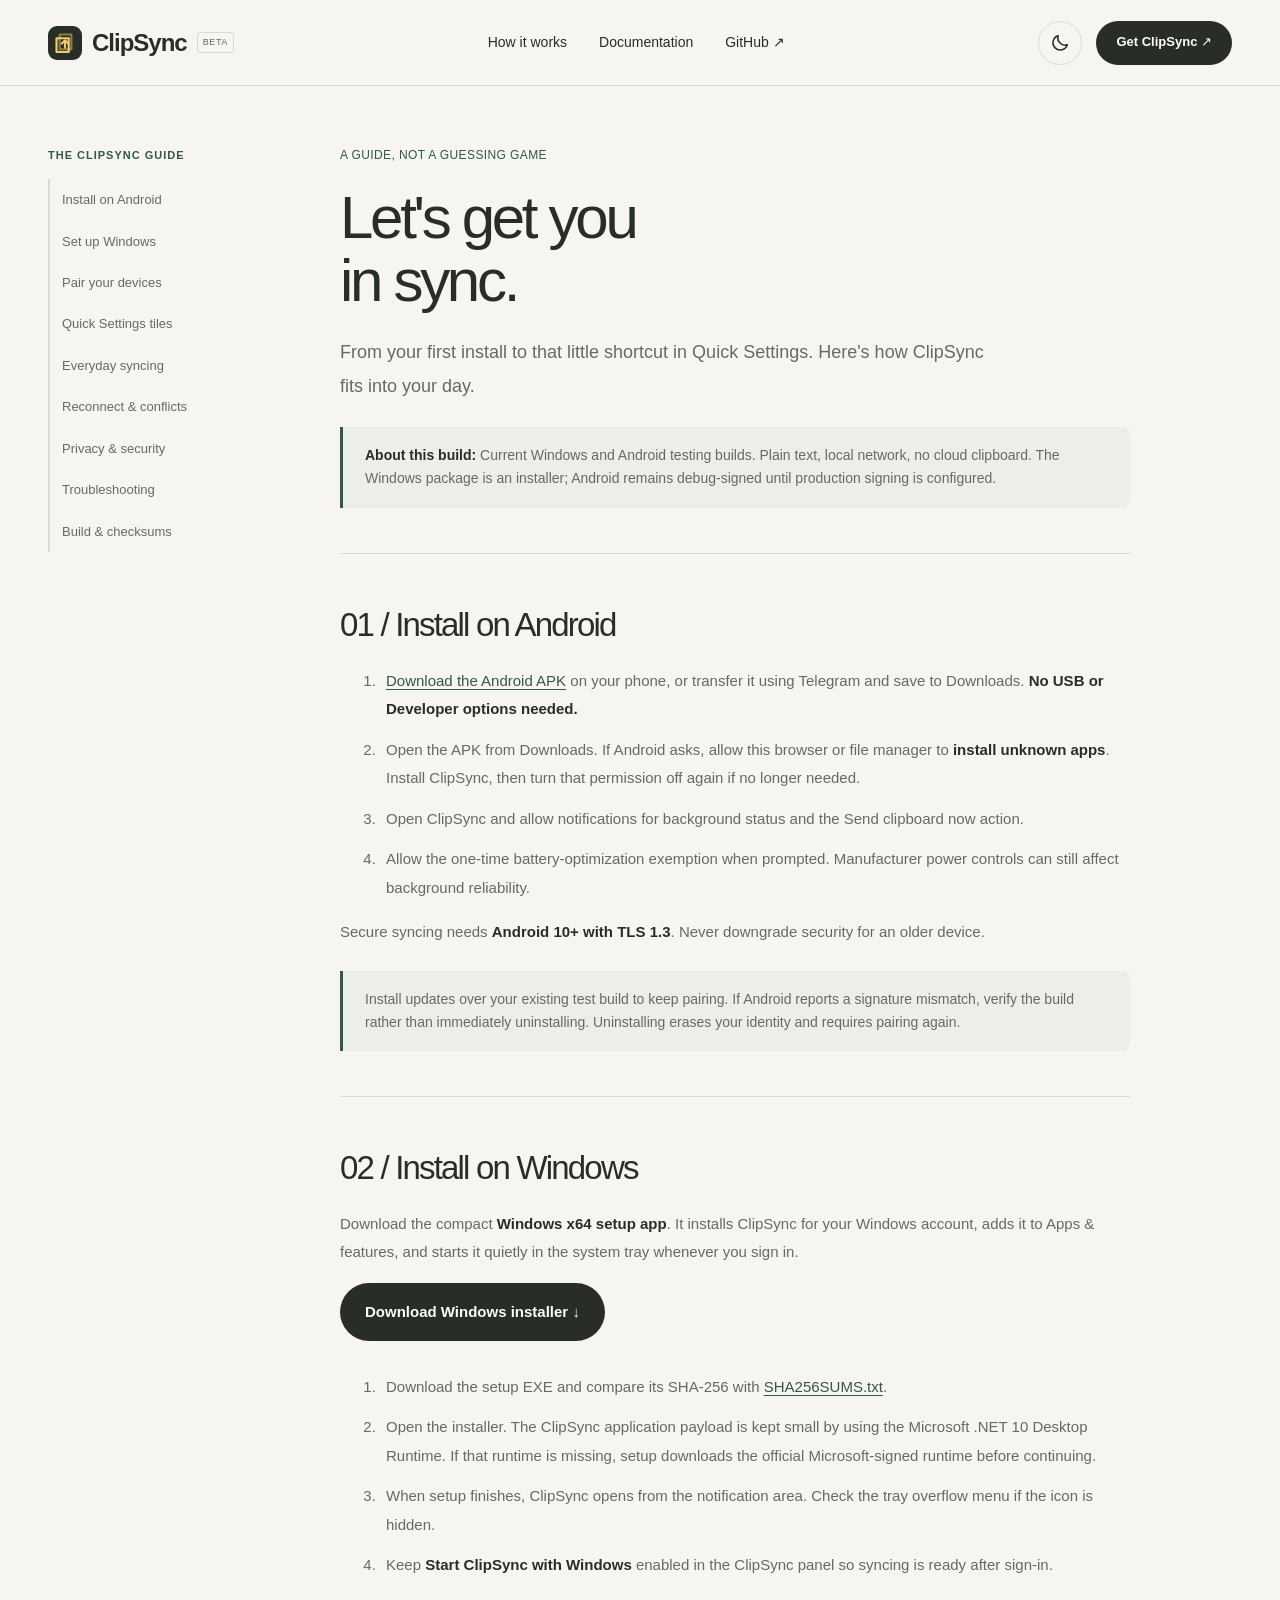
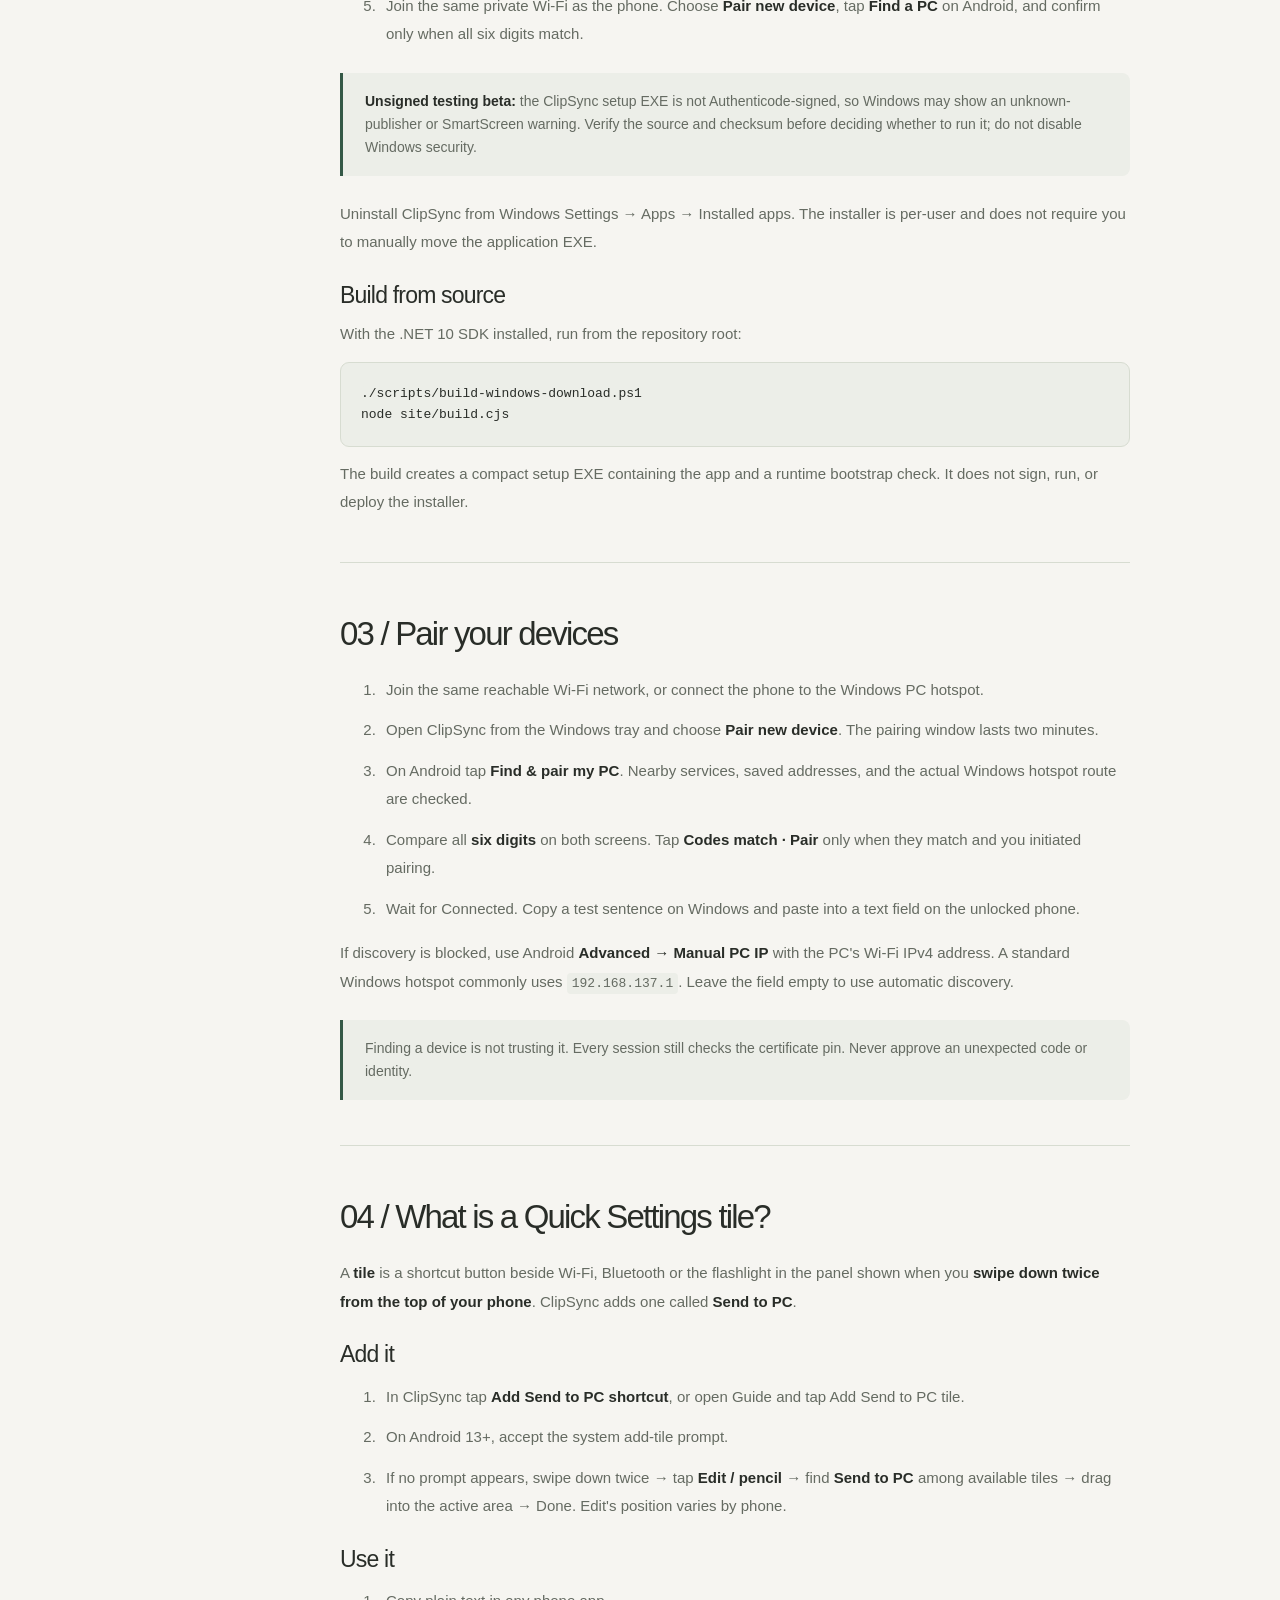
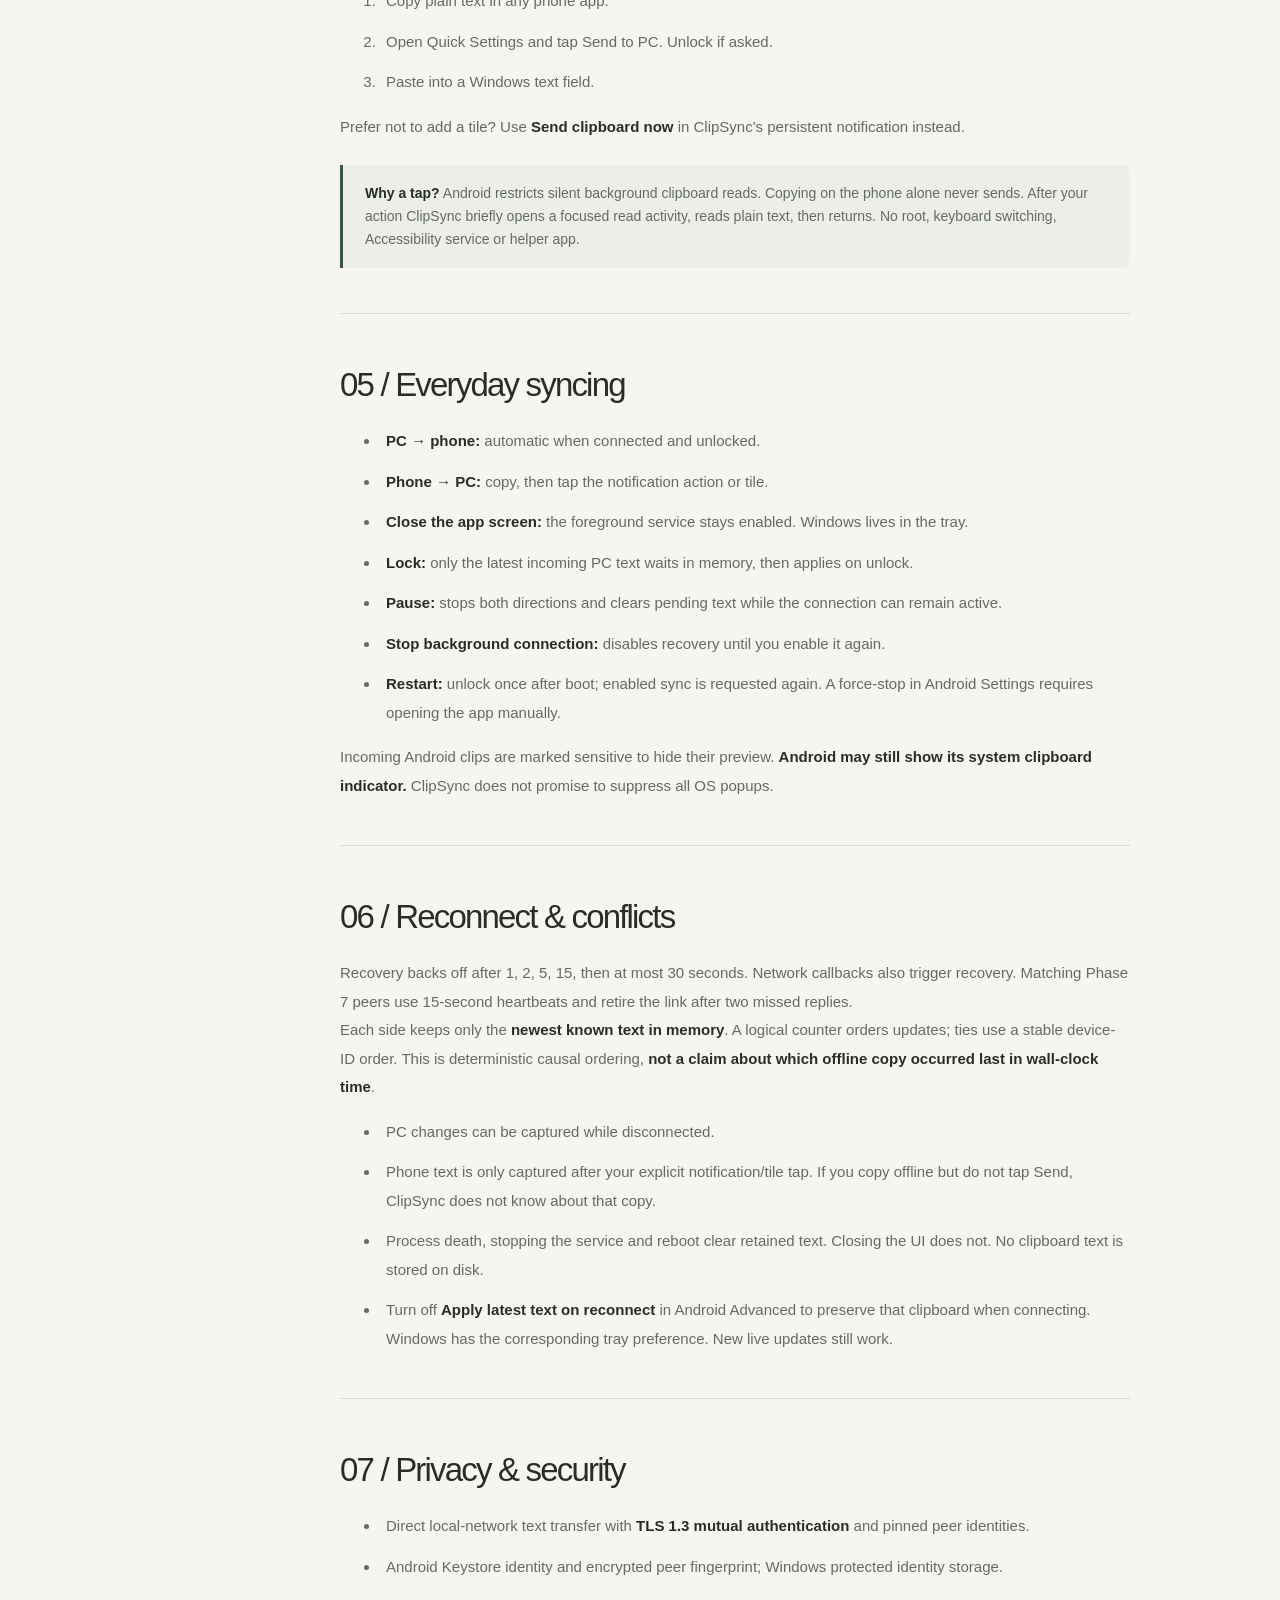
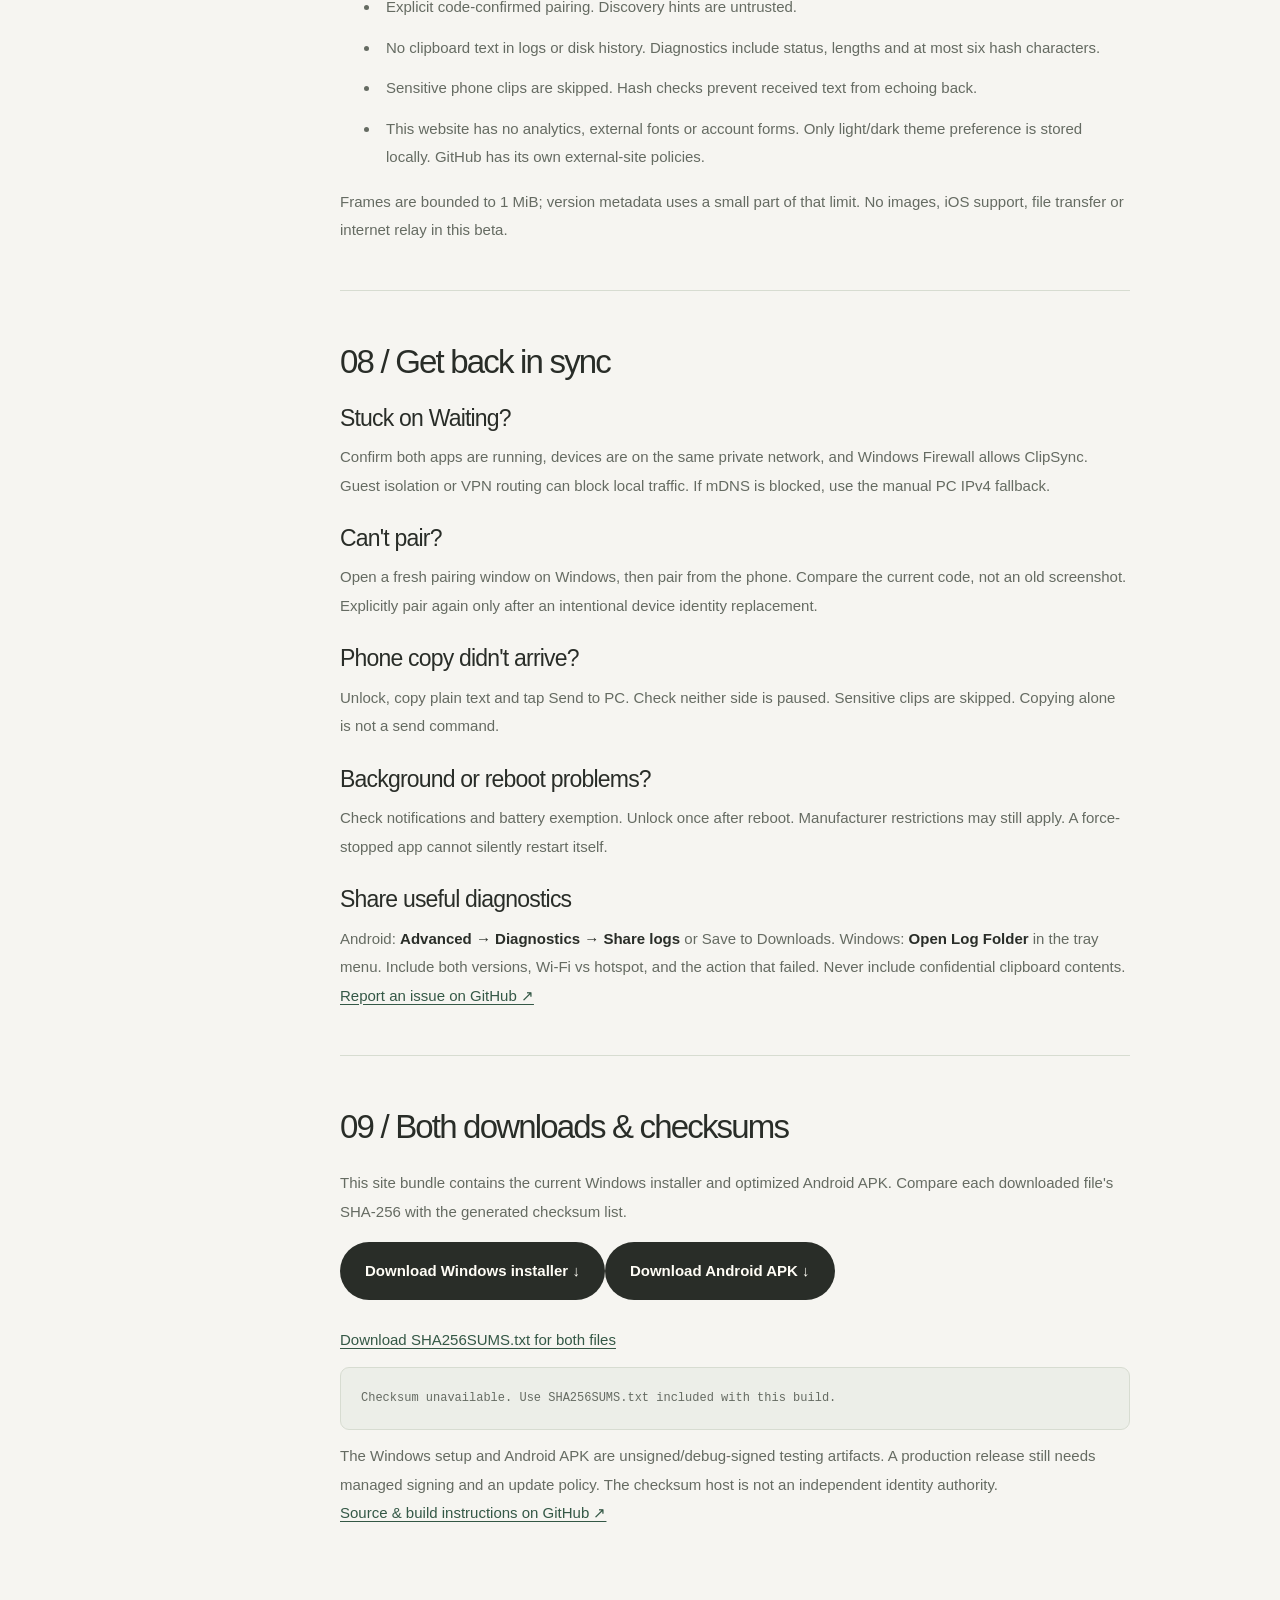
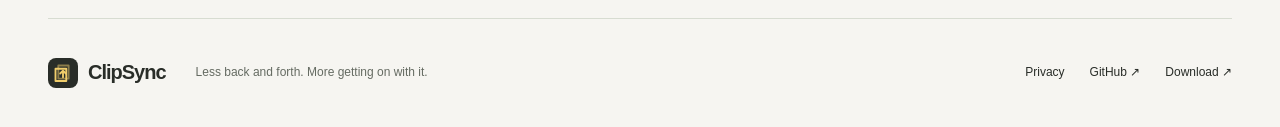
==== commit 34480ac9: "Phase 8: Multi-device onboarding and compact packaging - Add resumable Android onboarding and encryp" ====
--- a/site/docs.html
+++ b/site/docs.html
@@ -1,13 +1,13 @@
 <!doctype html><html lang="en"><head><meta charset="utf-8"><meta name="viewport" content="width=device-width, initial-scale=1"><meta name="description" content="The complete ClipSync guide: installation, pairing, Quick Settings tiles, reconnect, privacy and troubleshooting."><meta name="color-scheme" content="light dark"><title>The ClipSync guide — Setup, shortcuts & support</title><link rel="icon" href="mark.svg" type="image/svg+xml"><link rel="stylesheet" href="style.css"><script src="app.js" defer></script></head><body><a class="skip" href="#main">Skip to content</a><header class="site-header"><div class="container nav"><a class="brand" href="index.html"><img src="mark.svg" width="34" height="34" alt="">ClipSync<span class="beta">BETA</span></a><nav aria-label="Main navigation"><a href="index.html#how-it-works">How it works</a><a href="docs.html" aria-current="page">Documentation</a><a href="https://github.com/Tanishktewetia/ClipSync" target="_blank" rel="noopener noreferrer">GitHub ↗</a></nav><div class="nav-actions"><button class="theme-toggle" aria-label="Switch to dark theme"><svg viewBox="0 0 24 24" aria-hidden="true"><path d="M20 14A8 8 0 0 1 10 4a8 8 0 1 0 10 10Z"/></svg></button><a class="button small" href="index.html#download">Get ClipSync ↗</a></div></div></header>
 <main id="main" class="container docs-layout"><aside class="docs-sidebar" aria-label="Documentation sections"><strong>THE CLIPSYNC GUIDE</strong><a href="#install">Install on Android</a><a href="#windows">Set up Windows</a><a href="#setup">Pair your devices</a><a href="#tile">Quick Settings tiles</a><a href="#everyday">Everyday syncing</a><a href="#reconnect">Reconnect & conflicts</a><a href="#privacy">Privacy & security</a><a href="#troubleshooting">Troubleshooting</a><a href="#downloads">Build & checksums</a></aside>
-<div class="docs-content"><span class="overline">A GUIDE, NOT A GUESSING GAME</span><h1>Let's get you<br>in sync.</h1><p class="lead">From your first install to that little shortcut in Quick Settings. Here's how ClipSync fits into your day.</p><div class="callout"><strong>About this build:</strong> v0.7.0 is a debug-signed testing beta. Plain text, Windows + Android, local network. Not a Play Store release or automatic updater.</div>
-<section id="install"><h2>01 / Install on Android</h2><ol><li><a href="downloads/ClipSync-debug-0.7.0.apk" download>Download the Android APK</a> on your phone, or transfer it using Telegram and save to Downloads. <strong>No USB or Developer options needed.</strong></li><li>Open the APK from Downloads. If Android asks, allow this browser or file manager to <strong>install unknown apps</strong>. Install ClipSync, then turn that permission off again if no longer needed.</li><li>Open ClipSync and allow notifications for background status and the Send clipboard now action.</li><li>Allow the one-time battery-optimization exemption when prompted. Manufacturer power controls can still affect background reliability.</li></ol><p>Secure syncing needs <strong>Android 10+ with TLS 1.3</strong>. Never downgrade security for an older device.</p><div class="callout">Install updates over your existing test build to keep pairing. If Android reports a signature mismatch, verify the build rather than immediately uninstalling. Uninstalling erases your identity and requires pairing again.</div></section>
-<section id="windows"><h2>02 / Set up Windows</h2><p>Download the matching <strong>v0.7.0 self-contained Windows x64 EXE</strong>. It includes the .NET runtime, so you do not need a separate .NET installation to run it.</p><a class="button windows-download" href="downloads/ClipSync-0.7.0-win-x64.exe" download>Download Windows EXE ↓</a><ol><li>Save the EXE in a folder you control. Compare its SHA-256 with <a href="downloads/SHA256SUMS.txt" download>SHA256SUMS.txt</a>.</li><li>Quit the old ClipSync tray instance before launching the new one. Closing the popover only hides it; <strong>Quit ClipSync (stop sharing)</strong> actually exits.</li><li>Open the EXE. It lives in the Windows notification area; check the tray's overflow menu if the icon is hidden.</li><li>Join the same private Wi-Fi as the phone. Allow ClipSync through Windows Firewall on your <strong>private</strong> network if prompted. Do not expose its port through router port forwarding.</li><li>Choose <strong>Pair new device</strong>, then find and pair the PC from Android by comparing the six digits.</li></ol><div class="callout"><strong>Unsigned testing beta:</strong> this EXE is not Authenticode-signed. Windows may show an unknown-publisher or SmartScreen warning. Verify the source and checksum before deciding whether to run it; do not disable security protection. A checksum downloaded from the same host confirms transfer integrity, not independent publisher authenticity.</div><p>The current target is Windows 11 x64. This is a portable app, not an installer or an automatic updater. Its bundled native libraries may extract on first launch. The website download does not change your existing pairing automatically.</p><h3>Build from source</h3><p>Source and build instructions are on <a href="https://github.com/Tanishktewetia/ClipSync" target="_blank" rel="noopener noreferrer">GitHub</a>. With the .NET 10 SDK installed, run from the repository root:</p><pre><code>./scripts/build-windows-download.ps1
-node site/build.cjs</code></pre><p>The script publishes a self-contained single-file win-x64 EXE, validates its version and records a SHA-256 manifest. It does not sign, run or deploy the executable. Sync uses TCP 48653; discovery uses mDNS/DNS-SD.</p></section>
+<div class="docs-content"><span class="overline">A GUIDE, NOT A GUESSING GAME</span><h1>Let's get you<br>in sync.</h1><p class="lead">From your first install to that little shortcut in Quick Settings. Here's how ClipSync fits into your day.</p><div class="callout"><strong>About this build:</strong> Current Windows and Android testing builds. Plain text, local network, no cloud clipboard. The Windows package is an installer; Android remains debug-signed until production signing is configured.</div>
+<section id="install"><h2>01 / Install on Android</h2><ol><li><a href="downloads/android.apk" download>Download the Android APK</a> on your phone, or transfer it using Telegram and save to Downloads. <strong>No USB or Developer options needed.</strong></li><li>Open the APK from Downloads. If Android asks, allow this browser or file manager to <strong>install unknown apps</strong>. Install ClipSync, then turn that permission off again if no longer needed.</li><li>Open ClipSync and allow notifications for background status and the Send clipboard now action.</li><li>Allow the one-time battery-optimization exemption when prompted. Manufacturer power controls can still affect background reliability.</li></ol><p>Secure syncing needs <strong>Android 10+ with TLS 1.3</strong>. Never downgrade security for an older device.</p><div class="callout">Install updates over your existing test build to keep pairing. If Android reports a signature mismatch, verify the build rather than immediately uninstalling. Uninstalling erases your identity and requires pairing again.</div></section>
+<section id="windows"><h2>02 / Install on Windows</h2><p>Download the compact <strong>Windows x64 setup app</strong>. It installs ClipSync for your Windows account, adds it to Apps &amp; features, and starts it quietly in the system tray whenever you sign in.</p><a class="button windows-download" href="downloads/windows-setup.exe" download>Download Windows installer ↓</a><ol><li>Download the setup EXE and compare its SHA-256 with <a href="downloads/SHA256SUMS.txt" download>SHA256SUMS.txt</a>.</li><li>Open the installer. The ClipSync application payload is kept small by using the Microsoft .NET 10 Desktop Runtime. If that runtime is missing, setup downloads the official Microsoft-signed runtime before continuing.</li><li>When setup finishes, ClipSync opens from the notification area. Check the tray overflow menu if the icon is hidden.</li><li>Keep <strong>Start ClipSync with Windows</strong> enabled in the ClipSync panel so syncing is ready after sign-in.</li><li>Join the same private Wi-Fi as the phone. Choose <strong>Pair new device</strong>, tap <strong>Find a PC</strong> on Android, and confirm only when all six digits match.</li></ol><div class="callout"><strong>Unsigned testing beta:</strong> the ClipSync setup EXE is not Authenticode-signed, so Windows may show an unknown-publisher or SmartScreen warning. Verify the source and checksum before deciding whether to run it; do not disable Windows security.</div><p>Uninstall ClipSync from Windows Settings → Apps → Installed apps. The installer is per-user and does not require you to manually move the application EXE.</p><h3>Build from source</h3><p>With the .NET 10 SDK installed, run from the repository root:</p><pre><code>./scripts/build-windows-download.ps1
+node site/build.cjs</code></pre><p>The build creates a compact setup EXE containing the app and a runtime bootstrap check. It does not sign, run, or deploy the installer.</p></section>
 <section id="setup"><h2>03 / Pair your devices</h2><ol><li>Join the same reachable Wi-Fi network, or connect the phone to the Windows PC hotspot.</li><li>Open ClipSync from the Windows tray and choose <strong>Pair new device</strong>. The pairing window lasts two minutes.</li><li>On Android tap <strong>Find & pair my PC</strong>. Nearby services, saved addresses, and the actual Windows hotspot route are checked.</li><li>Compare all <strong>six digits</strong> on both screens. Tap <strong>Codes match · Pair</strong> only when they match and you initiated pairing.</li><li>Wait for Connected. Copy a test sentence on Windows and paste into a text field on the unlocked phone.</li></ol><p>If discovery is blocked, use Android <strong>Advanced → Manual PC IP</strong> with the PC's Wi-Fi IPv4 address. A standard Windows hotspot commonly uses <code>192.168.137.1</code>. Leave the field empty to use automatic discovery.</p><div class="callout">Finding a device is not trusting it. Every session still checks the certificate pin. Never approve an unexpected code or identity.</div></section>
 <section id="tile"><h2>04 / What is a Quick Settings tile?</h2><p>A <strong>tile</strong> is a shortcut button beside Wi-Fi, Bluetooth or the flashlight in the panel shown when you <strong>swipe down twice from the top of your phone</strong>. ClipSync adds one called <strong>Send to PC</strong>.</p><h3>Add it</h3><ol><li>In ClipSync tap <strong>Add Send to PC shortcut</strong>, or open Guide and tap Add Send to PC tile.</li><li>On Android 13+, accept the system add-tile prompt.</li><li>If no prompt appears, swipe down twice → tap <strong>Edit / pencil</strong> → find <strong>Send to PC</strong> among available tiles → drag into the active area → Done. Edit's position varies by phone.</li></ol><h3>Use it</h3><ol><li>Copy plain text in any phone app.</li><li>Open Quick Settings and tap Send to PC. Unlock if asked.</li><li>Paste into a Windows text field.</li></ol><p>Prefer not to add a tile? Use <strong>Send clipboard now</strong> in ClipSync's persistent notification instead.</p><div class="callout"><strong>Why a tap?</strong> Android restricts silent background clipboard reads. Copying on the phone alone never sends. After your action ClipSync briefly opens a focused read activity, reads plain text, then returns. No root, keyboard switching, Accessibility service or helper app.</div></section>
 <section id="everyday"><h2>05 / Everyday syncing</h2><ul><li><strong>PC → phone:</strong> automatic when connected and unlocked.</li><li><strong>Phone → PC:</strong> copy, then tap the notification action or tile.</li><li><strong>Close the app screen:</strong> the foreground service stays enabled. Windows lives in the tray.</li><li><strong>Lock:</strong> only the latest incoming PC text waits in memory, then applies on unlock.</li><li><strong>Pause:</strong> stops both directions and clears pending text while the connection can remain active.</li><li><strong>Stop background connection:</strong> disables recovery until you enable it again.</li><li><strong>Restart:</strong> unlock once after boot; enabled sync is requested again. A force-stop in Android Settings requires opening the app manually.</li></ul><p>Incoming Android clips are marked sensitive to hide their preview. <strong>Android may still show its system clipboard indicator.</strong> ClipSync does not promise to suppress all OS popups.</p></section>
 <section id="reconnect"><h2>06 / Reconnect & conflicts</h2><p>Recovery backs off after 1, 2, 5, 15, then at most 30 seconds. Network callbacks also trigger recovery. Matching Phase 7 peers use 15-second heartbeats and retire the link after two missed replies.</p><p>Each side keeps only the <strong>newest known text in memory</strong>. A logical counter orders updates; ties use a stable device-ID order. This is deterministic causal ordering, <strong>not a claim about which offline copy occurred last in wall-clock time</strong>.</p><ul><li>PC changes can be captured while disconnected.</li><li>Phone text is only captured after your explicit notification/tile tap. If you copy offline but do not tap Send, ClipSync does not know about that copy.</li><li>Process death, stopping the service and reboot clear retained text. Closing the UI does not. No clipboard text is stored on disk.</li><li>Turn off <strong>Apply latest text on reconnect</strong> in Android Advanced to preserve that clipboard when connecting. Windows has the corresponding tray preference. New live updates still work.</li></ul></section>
 <section id="privacy"><h2>07 / Privacy & security</h2><ul><li>Direct local-network text transfer with <strong>TLS 1.3 mutual authentication</strong> and pinned peer identities.</li><li>Android Keystore identity and encrypted peer fingerprint; Windows protected identity storage.</li><li>Explicit code-confirmed pairing. Discovery hints are untrusted.</li><li>No clipboard text in logs or disk history. Diagnostics include status, lengths and at most six hash characters.</li><li>Sensitive phone clips are skipped. Hash checks prevent received text from echoing back.</li><li>This website has no analytics, external fonts or account forms. Only light/dark theme preference is stored locally. GitHub has its own external-site policies.</li></ul><p>Frames are bounded to 1 MiB; version metadata uses a small part of that limit. No images, iOS support, file transfer or internet relay in this beta.</p></section>
 <section id="troubleshooting"><h2>08 / Get back in sync</h2><h3>Stuck on Waiting?</h3><p>Confirm both apps are running, devices are on the same private network, and Windows Firewall allows ClipSync. Guest isolation or VPN routing can block local traffic. If mDNS is blocked, use the manual PC IPv4 fallback.</p><h3>Can't pair?</h3><p>Open a fresh pairing window on Windows, then pair from the phone. Compare the current code, not an old screenshot. Explicitly pair again only after an intentional device identity replacement.</p><h3>Phone copy didn't arrive?</h3><p>Unlock, copy plain text and tap Send to PC. Check neither side is paused. Sensitive clips are skipped. Copying alone is not a send command.</p><h3>Background or reboot problems?</h3><p>Check notifications and battery exemption. Unlock once after reboot. Manufacturer restrictions may still apply. A force-stopped app cannot silently restart itself.</p><h3>Share useful diagnostics</h3><p>Android: <strong>Advanced → Diagnostics → Share logs</strong> or Save to Downloads. Windows: <strong>Open Log Folder</strong> in the tray menu. Include both versions, Wi-Fi vs hotspot, and the action that failed. Never include confidential clipboard contents.</p><p><a href="https://github.com/Tanishktewetia/ClipSync/issues" target="_blank" rel="noopener noreferrer">Report an issue on GitHub ↗</a></p></section>
-<section id="downloads"><h2>09 / Both downloads &amp; checksums</h2><p>This site bundle contains both real v0.7.0 builds. Compare each downloaded file's SHA-256 with the generated checksum list.</p><a class="button windows-download" href="downloads/ClipSync-0.7.0-win-x64.exe" download>Download Windows EXE ↓</a><a class="button apk-download" href="downloads/ClipSync-debug-0.7.0.apk" download>Download Android APK ↓</a><p class="download-status" role="status"></p><p><a href="downloads/SHA256SUMS.txt" download>Download SHA256SUMS.txt for both files</a></p><pre class="checksum" data-checksum>Loading this build's checksums…</pre><p>The Windows EXE is unsigned and self-contained; the Android APK is debug-signed. These are beta test artifacts, not production-signed releases. A production release still needs managed signing and an update policy. The checksum host is not an independent identity authority.</p><p><a href="https://github.com/Tanishktewetia/ClipSync" target="_blank" rel="noopener noreferrer">Source &amp; build instructions on GitHub ↗</a></p></section></div></main><footer class="container footer"><a class="brand" href="index.html"><img src="mark.svg" width="30" height="30" alt="">ClipSync</a><span>Less back and forth. More getting on with it.</span><div><a href="#privacy">Privacy</a><a href="https://github.com/Tanishktewetia/ClipSync" target="_blank" rel="noopener noreferrer">GitHub ↗</a><a href="index.html#download">Download ↗</a></div></footer></body></html>
+<section id="downloads"><h2>09 / Both downloads &amp; checksums</h2><p>This site bundle contains the current Windows installer and optimized Android APK. Compare each downloaded file's SHA-256 with the generated checksum list.</p><a class="button windows-download" href="downloads/windows-setup.exe" download>Download Windows installer ↓</a><a class="button apk-download" href="downloads/android.apk" download>Download Android APK ↓</a><p class="download-status" role="status"></p><p><a href="downloads/SHA256SUMS.txt" download>Download SHA256SUMS.txt for both files</a></p><pre class="checksum" data-checksum>Loading this build's checksums…</pre><p>The Windows setup and Android APK are unsigned/debug-signed testing artifacts. A production release still needs managed signing and an update policy. The checksum host is not an independent identity authority.</p><p><a href="https://github.com/Tanishktewetia/ClipSync" target="_blank" rel="noopener noreferrer">Source &amp; build instructions on GitHub ↗</a></p></section></div></main><footer class="container footer"><a class="brand" href="index.html"><img src="mark.svg" width="30" height="30" alt="">ClipSync</a><span>Less back and forth. More getting on with it.</span><div><a href="#privacy">Privacy</a><a href="https://github.com/Tanishktewetia/ClipSync" target="_blank" rel="noopener noreferrer">GitHub ↗</a><a href="index.html#download">Download ↗</a></div></footer></body></html>
--- a/site/style.css
+++ b/site/style.css
@@ -27,3 +27,8 @@
 @media(prefers-reduced-motion:reduce){.tile-pointer{display:none}.walkthrough-chapters button{transition:none}}
 
 .hero-facts a{display:inline-flex;align-items:center;min-height:44px;text-decoration:underline;text-underline-offset:4px;text-decoration-color:var(--line)}
+
+/* Pairing-first walkthrough */
+.walkthrough-chapters{display:grid;grid-template-columns:repeat(4,minmax(0,1fr))}.pairing-scene{position:absolute;inset:22px 30px 18px;display:grid;grid-template-columns:minmax(220px,1fr) 90px minmax(210px,.72fr);align-items:center;gap:18px;opacity:0;visibility:hidden;transform:translateY(12px);transition:opacity .35s ease,transform .35s ease,visibility .35s;z-index:8}.flow-demo[data-chapter=pair] .pairing-scene{opacity:1;visibility:visible;transform:none}.flow-demo[data-chapter=pair] .flow-track,.flow-demo[data-chapter=pair] .flow-device,.flow-demo[data-chapter=pair] .in-transit,.flow-demo[data-chapter=pair] .route-note,.flow-demo[data-chapter=pair] .tile-zoom{opacity:0!important;visibility:hidden!important}.pair-card{border:1px solid rgba(51,62,42,.17);background:#fffefa;border-radius:16px;box-shadow:0 18px 48px rgba(38,48,31,.12);padding:18px;color:#333e2a;min-height:220px}.pair-windows{transform:rotate(-1.5deg)}.pair-android{border-radius:26px;transform:rotate(1.5deg);border-color:#333e2a;padding:18px 16px}.pair-card-top,.pair-phone-top,.android-state,.startup-setting{display:flex;align-items:center;gap:10px}.pair-card-top span:nth-child(2){display:flex;flex-direction:column;gap:2px}.pair-card small{font-size:10px;color:#69725f}.pair-os{display:grid;place-items:center;width:30px;height:30px;border-radius:8px;background:#e7ebc6;font-size:17px}.pair-status-dot{width:8px;height:8px;border-radius:50%;background:#b4bdab;margin-left:auto}.pair-status{display:flex;flex-direction:column;gap:4px;background:#f2f3ed;border-radius:10px;padding:12px;margin:16px 0 10px}.pair-action,.android-code span{display:grid;place-items:center;background:#34452a;color:#fff;border-radius:9px;min-height:39px;font-size:11px;font-weight:700}.pair-code{display:none;text-align:center;margin-top:10px;padding:12px;border:1px solid #d8ddcd;border-radius:10px}.pair-code small{display:block;letter-spacing:.12em}.pair-code b,.android-code b{display:block;font-size:24px;letter-spacing:.14em;margin-top:4px}.startup-setting{font-size:10px;margin-top:12px;color:#536048}.fake-check{display:grid;place-items:center;width:17px;height:17px;border-radius:4px;background:#34452a;color:white;font-size:11px}.pair-bridge{text-align:center;color:#637055}.pair-pulse{display:block;width:54px;height:2px;margin:0 auto 9px;background:linear-gradient(90deg,transparent,#7d956b,transparent);position:relative}.pair-pulse:after{content:'';position:absolute;inset:-5px auto auto 22px;width:10px;height:10px;border-radius:50%;background:#edcd79;box-shadow:0 0 0 6px rgba(237,205,121,.18)}.pair-phone-top{justify-content:space-between;font-weight:700;margin-bottom:18px}.android-state{display:none;min-height:118px;justify-content:center;text-align:center;flex-direction:column}.android-found{flex-direction:row;text-align:left}.android-found .pair-status-dot{margin:0;background:#83a36d}.android-found span:last-child{display:flex;flex-direction:column}.android-code span{width:100%;margin-top:12px}.android-connected .pair-status-dot{margin:0;background:#83a36d}.pair-caption{grid-column:1/-1;text-align:center;font-size:10px;color:#637055}.flow-demo[data-state=pair-windows] .pair-action{box-shadow:0 0 0 4px rgba(237,205,121,.38)}.flow-demo[data-state=pair-search] .android-find,.flow-demo[data-state=pair-windows] .android-find{display:flex}.flow-demo[data-state=pair-search] .android-find{color:#34452a}.flow-demo[data-state=pair-search] .pair-action{background:#e7ebc6;color:#34452a}.flow-demo[data-state=pair-code] .android-code,.flow-demo[data-state=pair-done] .android-connected{display:flex}.flow-demo[data-state=pair-code] .pair-code,.flow-demo[data-state=pair-done] .pair-code{display:block}.flow-demo[data-state=pair-done] .pair-status{background:#e1eccf}.flow-demo[data-state=pair-done] .pair-status span{font-weight:700}.flow-demo[data-state=pair-done] .pair-status span:before{content:'Connected';font-size:0}.flow-demo[data-state=pair-done] .pair-action{opacity:.45}.flow-demo[data-state=pair-done] .pair-code{border-color:#83a36d}.flow-demo[data-state=pair-done] .pair-code:after{content:'Codes matched';display:block;color:#558254;font-size:10px;margin-top:5px}@media(max-width:800px){.walkthrough-chapters{grid-template-columns:repeat(2,minmax(0,1fr))}.pairing-scene{inset:16px 20px;grid-template-columns:1fr 50px .82fr;gap:10px}.pair-card{padding:13px;min-height:210px}.pair-caption{font-size:9px}}@media(max-width:600px){.walkthrough-chapters{grid-template-columns:repeat(2,minmax(0,1fr));padding-inline:12px}.pairing-scene{inset:10px 12px 12px;grid-template-columns:1fr 24px 1fr;gap:6px}.pair-card{padding:10px;min-height:205px}.pair-card-top{gap:6px}.pair-card-top b{font-size:10px}.pair-os{width:25px;height:25px}.pair-status{padding:8px;margin:10px 0 8px}.pair-action{font-size:9px;min-height:34px}.pair-code{padding:8px}.pair-code b,.android-code b{font-size:17px}.startup-setting{font-size:8px;gap:5px}.pair-bridge small{display:none}.pair-pulse{width:20px}.pair-caption{font-size:8px}.pair-phone-top{font-size:10px;margin-bottom:10px}.android-state{min-height:125px;font-size:9px}}@media(prefers-reduced-motion:reduce){.pairing-scene{transition:none}.pair-pulse:after{box-shadow:none}}
+
+@media(max-width:600px){.flow-demo[data-chapter=pair] .flow-canvas{height:620px;min-height:620px}.flow-demo[data-chapter=pair] .pairing-scene{inset:10px 14px;grid-template-columns:1fr;grid-template-rows:auto 28px auto auto;gap:8px}.flow-demo[data-chapter=pair] .pair-card{min-height:0;transform:none}.flow-demo[data-chapter=pair] .pair-bridge{display:flex;align-items:center;justify-content:center;gap:10px}.flow-demo[data-chapter=pair] .pair-bridge small{display:block}.flow-demo[data-chapter=pair] .pair-pulse{width:54px;margin:0}.flow-demo[data-chapter=pair] .pair-caption{font-size:9px;line-height:1.45}.flow-demo[data-chapter=pair] .android-state{min-height:76px}.flow-demo[data-chapter=pair] .pair-phone-top{margin-bottom:4px}}
